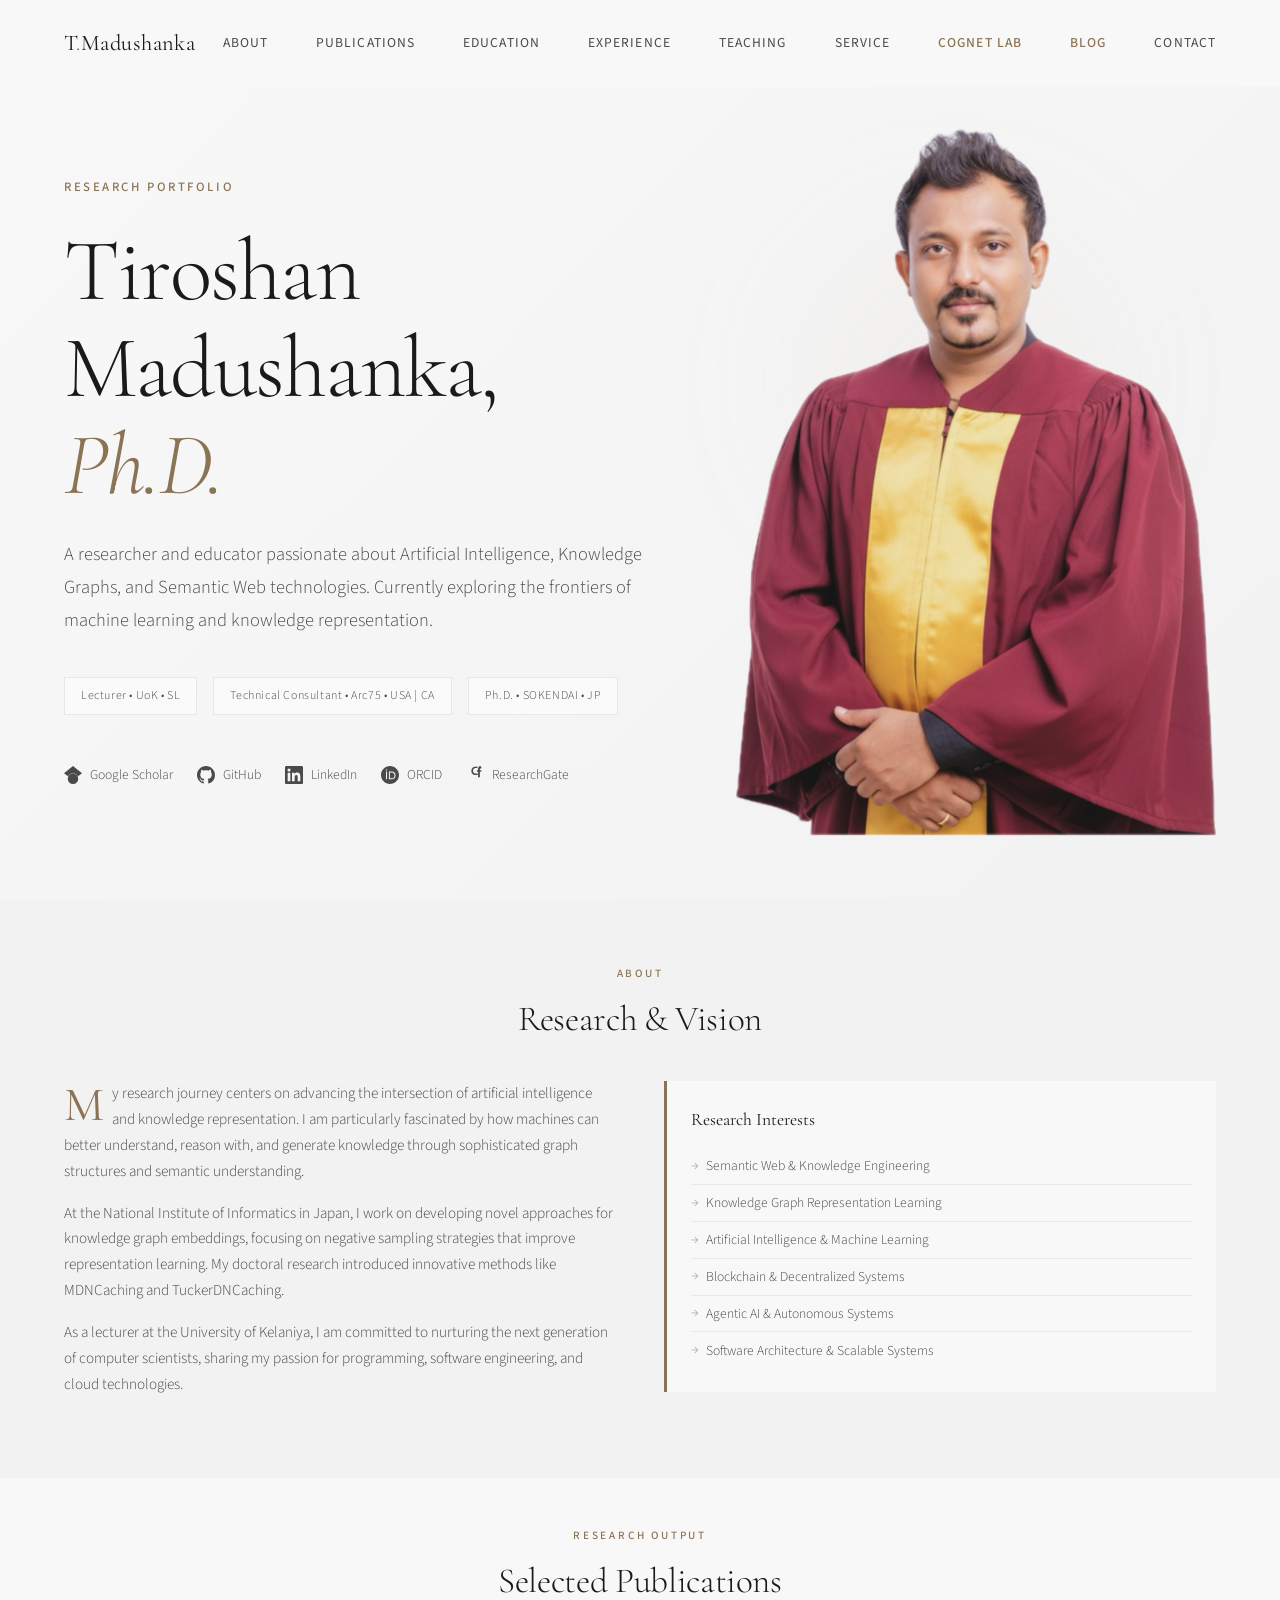
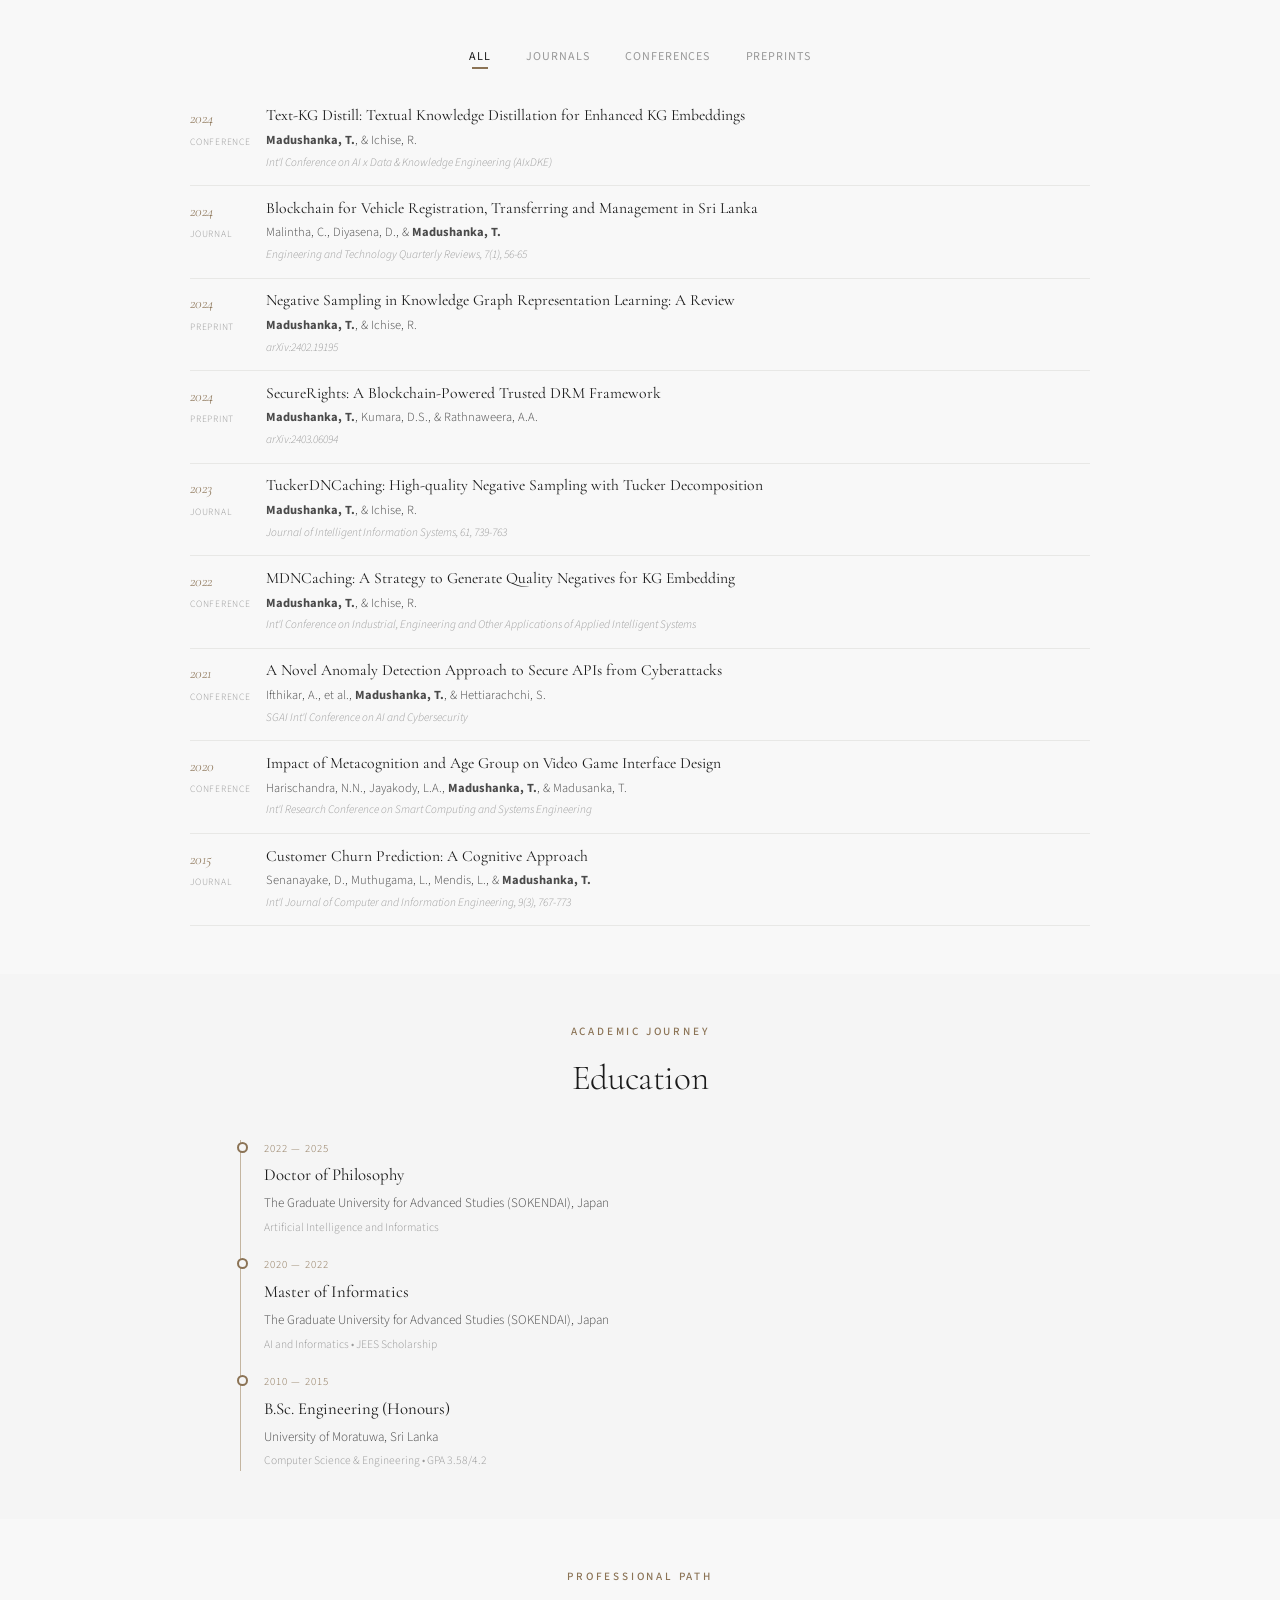
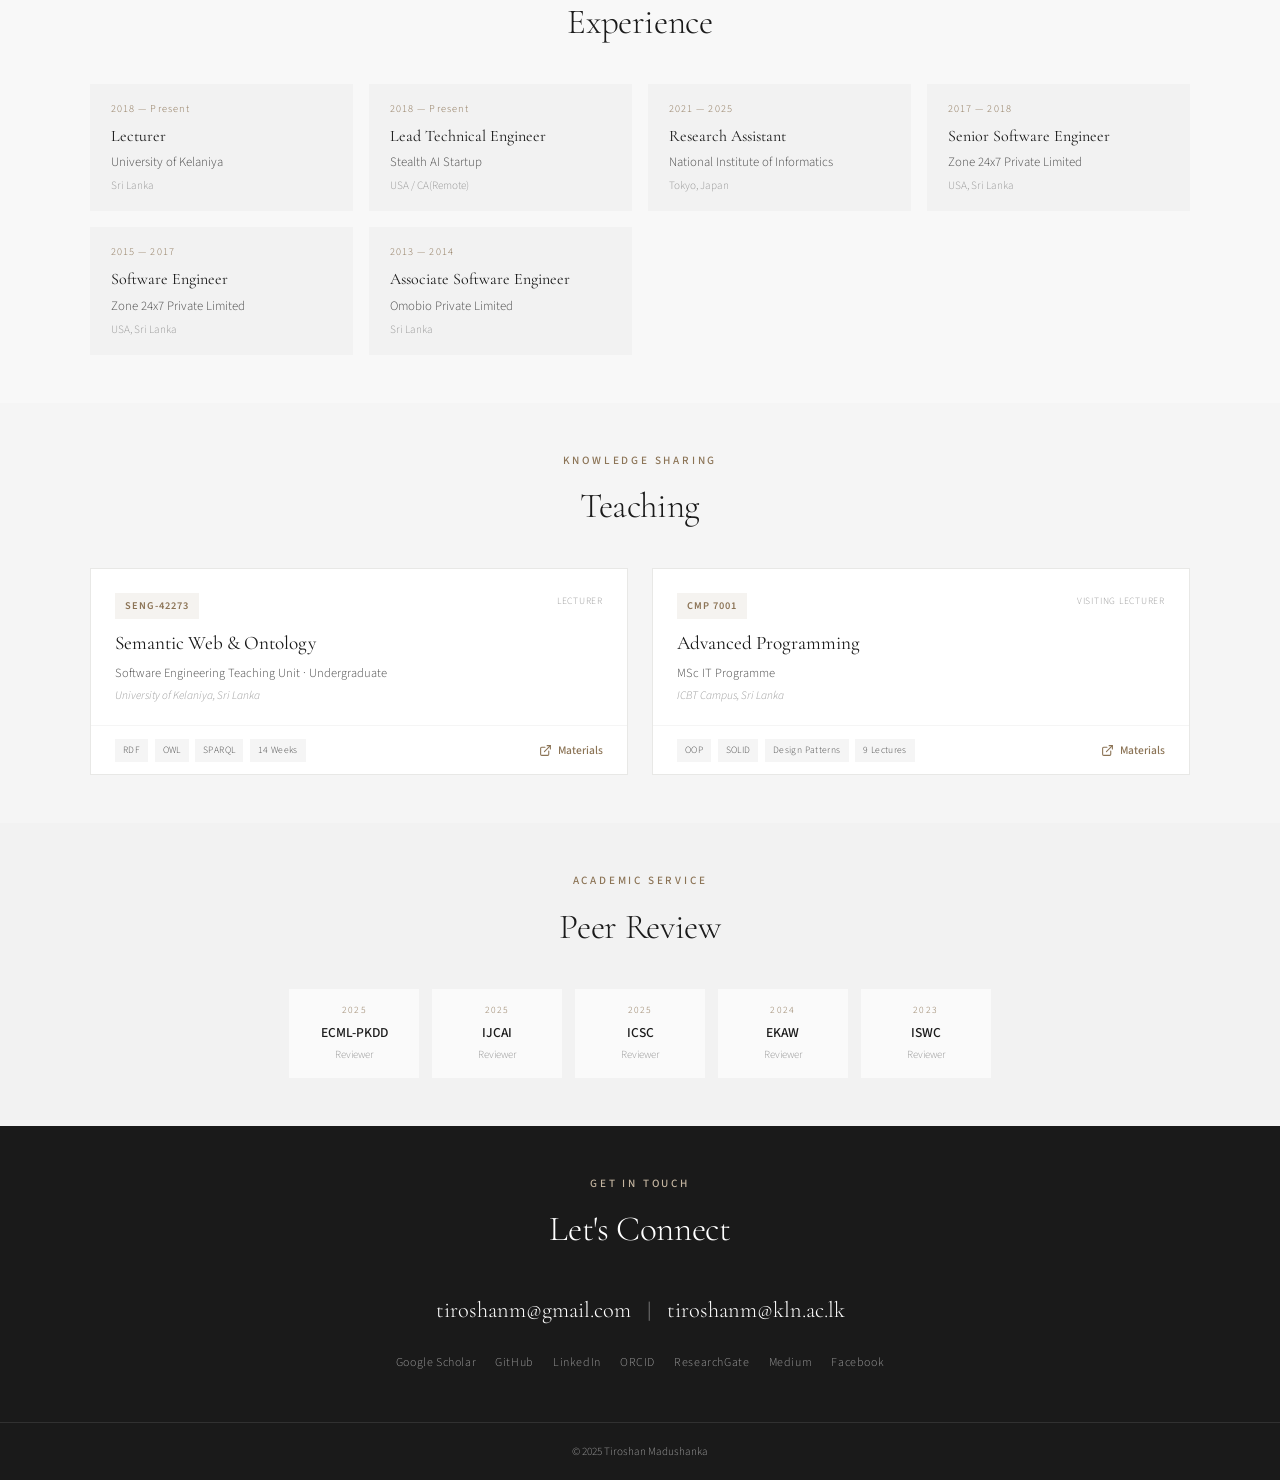
==== index.html @ 41dee681 "Add teaching cards" ====
<!DOCTYPE html>
<html lang="en">
<head>
    <meta charset="UTF-8">
    <meta name="viewport" content="width=device-width, initial-scale=1.0">
    <title>Dr. Tiroshan Madushanka | Research Portfolio</title>
    <link rel="preconnect" href="https://fonts.googleapis.com">
    <link rel="preconnect" href="https://fonts.gstatic.com" crossorigin>
    <link href="https://fonts.googleapis.com/css2?family=Cormorant+Garamond:ital,wght@0,300;0,400;0,500;0,600;1,400&family=Source+Sans+3:wght@300;400;500;600&display=swap" rel="stylesheet">
    <style>
        :root {
            --white: #ffffff;
            --off-white: #f8f8f8;
            --cream: #f5f5f5;
            --light-gray: #e8e8e6;
            --medium-gray: #999999;
            --dark-gray: #4a4a4a;
            --charcoal: #2a2a2a;
            --black: #1a1a1a;
            --accent: #8b7355;
            --accent-light: #c4b5a0;
            --font-serif: 'Cormorant Garamond', Georgia, serif;
            --font-sans: 'Source Sans 3', -apple-system, sans-serif;
        }

        * {
            margin: 0;
            padding: 0;
            box-sizing: border-box;
        }

        html {
            scroll-behavior: smooth;
        }

        body {
            font-family: var(--font-sans);
            background: #f8f8f8;
            color: var(--charcoal);
            line-height: 1.7;
            font-weight: 300;
            overflow-x: hidden;
        }

        ::selection {
            background: var(--accent-light);
            color: var(--black);
        }

        /* Navigation */
        nav {
            position: fixed;
            top: 0;
            left: 0;
            right: 0;
            z-index: 1000;
            padding: 1.5rem 4rem;
            display: flex;
            justify-content: space-between;
            align-items: center;
            background: rgba(248, 248, 248, 0.95);
            backdrop-filter: blur(20px);
            border-bottom: 1px solid transparent;
            transition: all 0.4s ease;
        }

        nav.scrolled {
            border-bottom: 1px solid var(--light-gray);
            padding: 1rem 4rem;
        }

        .logo {
            font-family: var(--font-serif);
            font-size: 1.4rem;
            font-weight: 400;
            letter-spacing: 0.02em;
            color: var(--black);
        }

        .logo span {
            color: var(--accent);
        }

        .nav-links {
            display: flex;
            gap: 3rem;
            list-style: none;
        }

        .nav-links a {
            text-decoration: none;
            color: var(--dark-gray);
            font-size: 0.85rem;
            font-weight: 400;
            letter-spacing: 0.08em;
            text-transform: uppercase;
            position: relative;
            transition: color 0.3s ease;
        }

        .nav-links a::after {
            content: '';
            position: absolute;
            bottom: -4px;
            left: 0;
            width: 0;
            height: 1px;
            background: var(--accent);
            transition: width 0.3s ease;
        }

        .nav-links a:hover {
            color: var(--black);
        }

        .nav-links a:hover::after {
            width: 100%;
        }

        .nav-links .lab-link {
            color: var(--accent);
            font-weight: 500;
        }

        .nav-links .lab-link:hover {
            color: var(--black);
        }

        /* Hero Section */
        .hero {
            min-height: 100vh;
            display: flex;
            align-items: center;
            padding: 8rem 4rem 4rem;
            position: relative;
            background: linear-gradient(135deg, #f8f8f8 0%, #f5f5f5 50%, #f2f2f2 100%);
        }

        .hero::before {
            content: '';
            position: absolute;
            top: 20%;
            right: 10%;
            width: 400px;
            height: 400px;
            background: radial-gradient(circle, var(--accent-light) 0%, transparent 70%);
            opacity: 0.15;
            filter: blur(80px);
        }

        .hero-wrapper {
            display: grid;
            grid-template-columns: 1fr 480px;
            gap: 4rem;
            align-items: center;
            max-width: 1400px;
            margin: 0 auto;
            width: 100%;
        }

        .hero-content {
            max-width: 800px;
            animation: fadeUp 1s ease-out;
        }

        .hero-image {
            animation: fadeUp 1s ease-out 0.2s both;
        }

        .profile-photo-container {
            position: relative;
            width: 100%;
            max-width: 480px;
        }

        .profile-photo {
            width: 100%;
            height: auto;
            display: block;
            transition: transform 0.5s ease;
        }

        .profile-photo:hover {
            transform: scale(1.02);
        }

        @keyframes fadeUp {
            from {
                opacity: 0;
                transform: translateY(40px);
            }
            to {
                opacity: 1;
                transform: translateY(0);
            }
        }

        .hero-subtitle {
            font-size: 0.8rem;
            letter-spacing: 0.2em;
            text-transform: uppercase;
            color: var(--accent);
            margin-bottom: 1.5rem;
            font-weight: 500;
        }

        .hero h1 {
            font-family: var(--font-serif);
            font-size: clamp(3rem, 7vw, 5.5rem);
            font-weight: 300;
            line-height: 1.1;
            color: var(--black);
            margin-bottom: 1.5rem;
            letter-spacing: -0.02em;
        }

        .hero h1 em {
            font-style: italic;
            color: var(--accent);
        }

        .hero-description {
            font-size: 1.15rem;
            color: var(--dark-gray);
            max-width: 600px;
            margin-bottom: 2.5rem;
            line-height: 1.8;
        }

        .credentials {
            display: flex;
            flex-wrap: wrap;
            gap: 1rem;
            margin-bottom: 3rem;
        }

        .credential-tag {
            padding: 0.5rem 1rem;
            background: #fafafa;
            border: 1px solid var(--light-gray);
            font-size: 0.75rem;
            letter-spacing: 0.05em;
            color: var(--dark-gray);
            transition: all 0.3s ease;
        }

        .credential-tag:hover {
            border-color: var(--accent);
            color: var(--accent);
        }

        .social-links {
            display: flex;
            gap: 1.5rem;
            flex-wrap: wrap;
        }

        .social-link {
            display: flex;
            align-items: center;
            gap: 0.5rem;
            text-decoration: none;
            color: var(--dark-gray);
            font-size: 0.85rem;
            transition: color 0.3s ease;
        }

        .social-link:hover {
            color: var(--accent);
        }

        .social-link svg {
            width: 18px;
            height: 18px;
        }

        /* Section Styles */
        section {
            padding: 4rem 4rem;
        }

        .section-header {
            text-align: center;
            margin-bottom: 2rem;
        }

        .section-label {
            font-size: 0.7rem;
            letter-spacing: 0.25em;
            text-transform: uppercase;
            color: var(--accent);
            margin-bottom: 0.4rem;
            font-weight: 500;
        }

        .section-title {
            font-family: var(--font-serif);
            font-size: clamp(1.6rem, 3vw, 2.2rem);
            font-weight: 300;
            color: var(--black);
            letter-spacing: -0.01em;
        }

        /* About Section */
        .about {
            background: #f2f2f2;
        }

        .about-grid {
            display: grid;
            grid-template-columns: 1fr 1fr;
            gap: 3rem;
            max-width: 1200px;
            margin: 0 auto;
            align-items: start;
        }

        .about-text p {
            margin-bottom: 1rem;
            font-size: 0.95rem;
            color: var(--dark-gray);
        }

        .about-text p:first-of-type::first-letter {
            font-family: var(--font-serif);
            font-size: 3rem;
            float: left;
            line-height: 1;
            padding-right: 0.5rem;
            color: var(--accent);
            font-weight: 400;
        }

        .research-interests {
            background: #f8f8f8;
            padding: 1.5rem;
            border-left: 3px solid var(--accent);
        }

        .research-interests h3 {
            font-family: var(--font-serif);
            font-size: 1.1rem;
            margin-bottom: 0.8rem;
            color: var(--black);
            font-weight: 400;
        }

        .interest-list {
            list-style: none;
        }

        .interest-list li {
            padding: 0.4rem 0;
            border-bottom: 1px solid var(--light-gray);
            font-size: 0.85rem;
            color: var(--dark-gray);
            display: flex;
            align-items: center;
            gap: 0.5rem;
        }

        .interest-list li:last-child {
            border-bottom: none;
        }

        .interest-list li::before {
            content: '→';
            color: var(--accent);
            font-size: 0.75rem;
        }

        /* Publications Section - COMPACT */
        .publications {
            background: #f8f8f8;
            padding: 3rem 4rem;
        }

        .pub-categories {
            display: flex;
            justify-content: center;
            gap: 1rem;
            margin-bottom: 1.5rem;
            flex-wrap: wrap;
        }

        .pub-category-btn {
            background: none;
            border: none;
            font-family: var(--font-sans);
            font-size: 0.75rem;
            letter-spacing: 0.08em;
            text-transform: uppercase;
            color: var(--medium-gray);
            cursor: pointer;
            padding: 0.3rem 0.6rem;
            position: relative;
            transition: color 0.3s ease;
        }

        .pub-category-btn.active,
        .pub-category-btn:hover {
            color: var(--black);
        }

        .pub-category-btn.active::after {
            content: '';
            position: absolute;
            bottom: 0;
            left: 50%;
            transform: translateX(-50%);
            width: 16px;
            height: 2px;
            background: var(--accent);
        }

        .publications-list {
            max-width: 900px;
            margin: 0 auto;
        }

        .pub-item {
            padding: 0.8rem 0;
            border-bottom: 1px solid var(--light-gray);
            display: grid;
            grid-template-columns: 60px 1fr;
            gap: 1rem;
            transition: all 0.3s ease;
        }

        .pub-item:hover {
            padding-left: 0.6rem;
            background: #f2f2f2;
            margin: 0 -0.6rem;
            padding-right: 0.6rem;
        }

        .pub-year {
            font-family: var(--font-serif);
            font-size: 0.95rem;
            color: var(--accent);
            font-style: italic;
        }

        .pub-type {
            font-size: 0.6rem;
            letter-spacing: 0.08em;
            text-transform: uppercase;
            color: var(--medium-gray);
            margin-top: 0.1rem;
        }

        .pub-content h4 {
            font-family: var(--font-serif);
            font-size: 0.98rem;
            font-weight: 400;
            color: var(--black);
            margin-bottom: 0.2rem;
            line-height: 1.3;
        }

        .pub-content h4 a {
            text-decoration: none;
            color: inherit;
            transition: color 0.3s ease;
        }

        .pub-content h4 a:hover {
            color: var(--accent);
        }

        .pub-authors {
            font-size: 0.78rem;
            color: var(--dark-gray);
            margin-bottom: 0.1rem;
        }

        .pub-venue {
            font-size: 0.72rem;
            color: var(--medium-gray);
            font-style: italic;
        }

        /* Education Section - COMPACT */
        .education {
            background: #f5f5f5;
            padding: 3rem 4rem;
        }

        .education-timeline {
            max-width: 800px;
            margin: 0 auto;
            position: relative;
        }

        .education-timeline::before {
            content: '';
            position: absolute;
            left: 0;
            top: 0;
            bottom: 0;
            width: 1px;
            background: var(--accent-light);
        }

        .edu-item {
            padding-left: 1.5rem;
            padding-bottom: 1.2rem;
            position: relative;
        }

        .edu-item:last-child {
            padding-bottom: 0;
        }

        .edu-item::before {
            content: '';
            position: absolute;
            left: -3px;
            top: 2px;
            width: 7px;
            height: 7px;
            background: #f5f5f5;
            border: 2px solid var(--accent);
            border-radius: 50%;
        }

        .edu-year {
            font-size: 0.68rem;
            letter-spacing: 0.1em;
            color: var(--accent);
            margin-bottom: 0.2rem;
        }

        .edu-degree {
            font-family: var(--font-serif);
            font-size: 1.05rem;
            color: var(--black);
            margin-bottom: 0.15rem;
            font-weight: 400;
        }

        .edu-institution {
            font-size: 0.82rem;
            color: var(--dark-gray);
        }

        .edu-details {
            font-size: 0.72rem;
            color: var(--medium-gray);
            margin-top: 0.2rem;
        }

        /* Experience Section - COMPACT */
        .experience {
            background: #f8f8f8;
            padding: 3rem 4rem;
        }

        .experience-grid {
            display: grid;
            grid-template-columns: repeat(auto-fit, minmax(250px, 1fr));
            gap: 1rem;
            max-width: 1100px;
            margin: 0 auto;
        }

        .exp-card {
            padding: 1rem 1.2rem;
            background: #f2f2f2;
            border-left: 2px solid transparent;
            transition: all 0.4s ease;
        }

        .exp-card:hover {
            border-left-color: var(--accent);
            transform: translateX(3px);
        }

        .exp-period {
            font-size: 0.65rem;
            letter-spacing: 0.1em;
            color: var(--accent);
            margin-bottom: 0.3rem;
        }

        .exp-role {
            font-family: var(--font-serif);
            font-size: 1rem;
            color: var(--black);
            margin-bottom: 0.15rem;
            font-weight: 400;
        }

        .exp-org {
            font-size: 0.8rem;
            color: var(--dark-gray);
        }

        .exp-location {
            font-size: 0.7rem;
            color: var(--medium-gray);
            margin-top: 0.15rem;
        }

        /* ── Teaching Section — Cards ── */
        .teaching {
            background: #f5f5f5;
            padding: 3rem 4rem;
        }

        .teaching-cards {
            display: grid;
            grid-template-columns: repeat(auto-fit, minmax(320px, 1fr));
            gap: 1.5rem;
            max-width: 1100px;
            margin: 0 auto;
        }

        .teaching-card {
            background: var(--white);
            border: 1px solid var(--light-gray);
            position: relative;
            overflow: hidden;
            transition: all 0.4s ease;
        }

        .teaching-card::before {
            content: '';
            position: absolute;
            top: 0;
            left: 0;
            width: 0;
            height: 3px;
            background: var(--accent);
            transition: width 0.4s ease;
        }

        .teaching-card:hover {
            border-color: var(--accent-light);
            box-shadow: 0 6px 24px rgba(0,0,0,0.05);
            transform: translateY(-3px);
        }

        .teaching-card:hover::before {
            width: 100%;
        }

        .teaching-card-top {
            padding: 1.5rem 1.5rem 0;
            display: flex;
            justify-content: space-between;
            align-items: flex-start;
        }

        .teaching-card-code {
            font-size: 0.65rem;
            font-weight: 600;
            letter-spacing: 0.1em;
            color: var(--accent);
            background: #f5f3f0;
            padding: 0.25rem 0.6rem;
        }

        .teaching-card-role {
            font-size: 0.6rem;
            letter-spacing: 0.08em;
            text-transform: uppercase;
            color: var(--medium-gray);
        }

        .teaching-card-body {
            padding: 0.8rem 1.5rem 1.2rem;
        }

        .teaching-card-title {
            font-family: var(--font-serif);
            font-size: 1.2rem;
            font-weight: 400;
            color: var(--black);
            line-height: 1.3;
            margin-bottom: 0.4rem;
        }

        .teaching-card-programme {
            font-size: 0.78rem;
            color: var(--dark-gray);
            margin-bottom: 0.15rem;
        }

        .teaching-card-institution {
            font-size: 0.72rem;
            color: var(--medium-gray);
            font-style: italic;
        }

        .teaching-card-footer {
            padding: 0.8rem 1.5rem;
            border-top: 1px solid #f5f5f5;
            display: flex;
            justify-content: space-between;
            align-items: center;
        }

        .teaching-card-tags {
            display: flex;
            gap: 0.4rem;
            flex-wrap: wrap;
        }

        .teaching-tag {
            font-size: 0.6rem;
            letter-spacing: 0.04em;
            color: var(--dark-gray);
            background: #f5f5f5;
            padding: 0.2rem 0.5rem;
        }

        .teaching-card-link {
            display: flex;
            align-items: center;
            gap: 0.35rem;
            font-size: 0.72rem;
            font-weight: 500;
            color: var(--accent);
            text-decoration: none;
            transition: color 0.3s ease;
            white-space: nowrap;
        }

        .teaching-card-link:hover {
            color: var(--black);
        }

        .teaching-card-link svg {
            width: 13px;
            height: 13px;
        }

        @media (max-width: 768px) {
            .teaching-cards {
                grid-template-columns: 1fr;
            }
        }

        /* Service Section - COMPACT */
        .service {
            background: #f2f2f2;
            padding: 3rem 4rem;
        }

        .service-grid {
            display: flex;
            flex-wrap: wrap;
            justify-content: center;
            gap: 0.8rem;
            max-width: 800px;
            margin: 0 auto;
        }

        .service-item {
            padding: 0.8rem 1.2rem;
            background: #fafafa;
            text-align: center;
            transition: all 0.3s ease;
            min-width: 130px;
        }

        .service-item:hover {
            transform: translateY(-2px);
            box-shadow: 0 4px 15px rgba(0,0,0,0.04);
        }

        .service-year {
            font-size: 0.6rem;
            letter-spacing: 0.12em;
            color: var(--accent);
            margin-bottom: 0.2rem;
        }

        .service-conf {
            font-size: 0.85rem;
            color: var(--black);
            font-weight: 500;
        }

        .service-role {
            font-size: 0.68rem;
            color: var(--medium-gray);
            margin-top: 0.15rem;
        }

        /* Contact Section */
        .contact {
            background: var(--black);
            color: var(--white);
            text-align: center;
            padding: 3rem 4rem;
        }

        .contact .section-label {
            color: var(--accent-light);
        }

        .contact .section-title {
            color: var(--white);
        }

        .contact-emails {
            display: flex;
            justify-content: center;
            align-items: center;
            gap: 1rem;
            flex-wrap: wrap;
            margin: 1.2rem 0;
        }

        .contact-email {
            font-family: var(--font-serif);
            font-size: clamp(1rem, 2vw, 1.4rem);
            color: var(--white);
            text-decoration: none;
            position: relative;
            transition: color 0.3s ease;
        }

        .contact-email:hover {
            color: var(--accent-light);
        }

        .email-divider {
            color: var(--medium-gray);
            font-size: 1.2rem;
        }

        .contact-links {
            display: flex;
            justify-content: center;
            gap: 1.2rem;
            margin-top: 1.5rem;
            flex-wrap: wrap;
        }

        .contact-links a {
            color: var(--medium-gray);
            text-decoration: none;
            font-size: 0.75rem;
            letter-spacing: 0.05em;
            transition: color 0.3s ease;
        }

        .contact-links a:hover {
            color: var(--white);
        }

        /* Footer */
        footer {
            background: var(--black);
            padding: 1.2rem 4rem;
            border-top: 1px solid rgba(255,255,255,0.1);
            text-align: center;
        }

        footer p {
            font-size: 0.7rem;
            color: var(--medium-gray);
        }

        /* Mobile Menu */
        .mobile-menu-btn {
            display: none;
            background: none;
            border: none;
            cursor: pointer;
            padding: 0.5rem;
        }

        .mobile-menu-btn span {
            display: block;
            width: 24px;
            height: 2px;
            background: var(--black);
            margin: 5px 0;
            transition: all 0.3s ease;
        }

        /* Responsive */
        @media (max-width: 1024px) {
            section {
                padding: 3rem 3rem;
            }

            .about-grid {
                grid-template-columns: 1fr;
                gap: 2rem;
            }

            .hero-wrapper {
                grid-template-columns: 1fr;
                gap: 3rem;
            }

            .hero-image {
                order: -1;
                justify-self: center;
            }

            .profile-photo-container {
                max-width: 380px;
            }
        }

        @media (max-width: 768px) {
            nav {
                padding: 1rem 2rem;
            }

            .nav-links {
                display: none;
            }

            .mobile-menu-btn {
                display: block;
            }

            .hero {
                padding: 7rem 2rem 3rem;
            }

            section {
                padding: 2.5rem 1.5rem;
            }

            .pub-item {
                grid-template-columns: 1fr;
                gap: 0.2rem;
            }

            .pub-year {
                display: flex;
                align-items: center;
                gap: 0.6rem;
            }

            .pub-type {
                margin-top: 0;
            }

            .credentials {
                flex-direction: column;
                align-items: flex-start;
            }

            .social-links {
                flex-direction: column;
                gap: 1rem;
            }

            .experience-grid {
                grid-template-columns: 1fr;
            }
        }

        /* Animations */
        .fade-in {
            opacity: 0;
            transform: translateY(15px);
            transition: opacity 0.5s ease, transform 0.5s ease;
        }

        .fade-in.visible {
            opacity: 1;
            transform: translateY(0);
        }

        /* Scroll Progress */
        .scroll-progress {
            position: fixed;
            top: 0;
            left: 0;
            height: 2px;
            background: var(--accent);
            z-index: 1001;
            transition: width 0.1s ease;
        }
    </style>
</head>
<body>
    <div class="scroll-progress" id="scrollProgress"></div>

    <nav id="navbar">
        <div class="logo">T<span>.</span>Madushanka</div>
        <ul class="nav-links">
            <li><a href="#about">About</a></li>
            <li><a href="#publications">Publications</a></li>
            <li><a href="#education">Education</a></li>
            <li><a href="#experience">Experience</a></li>
            <li><a href="#teaching">Teaching</a></li>
            <li><a href="#service">Service</a></li>
            <li><a href="cognet-lab.html" class="lab-link">CogNet Lab</a></li>
            <li><a href="blog.html" class="lab-link">Blog</a></li>
            <li><a href="#contact">Contact</a></li>
        </ul>
        <button class="mobile-menu-btn" aria-label="Menu">
            <span></span>
            <span></span>
            <span></span>
        </button>
    </nav>

    <section class="hero">
        <div class="hero-wrapper">
            <div class="hero-content">
                <p class="hero-subtitle">Research Portfolio</p>
                <h1>Tiroshan<br>Madushanka, <em>Ph.D.</em></h1>
                <p class="hero-description">
                    A researcher and educator passionate about Artificial Intelligence, Knowledge Graphs, and Semantic Web technologies. 
                    Currently exploring the frontiers of machine learning and knowledge representation.
                </p>
                <div class="credentials">
                    <span class="credential-tag">Lecturer • UoK • SL</span>
                    <span class="credential-tag">Technical Consultant • Arc75 • USA | CA</span>
                    <span class="credential-tag">Ph.D. • SOKENDAI • JP</span>
                </div>
                <div class="social-links">
                    <a href="https://scholar.google.com/citations?user=-f65TiAAAAAJ&hl=en" class="social-link" target="_blank">
                        <svg viewBox="0 0 24 24" fill="currentColor"><path d="M5.242 13.769L0 9.5 12 0l12 9.5-5.242 4.269C17.548 11.249 14.978 9.5 12 9.5c-2.977 0-5.548 1.748-6.758 4.269zM12 10a7 7 0 1 0 0 14 7 7 0 0 0 0-14z"/></svg>
                        Google Scholar
                    </a>
                    <a href="https://github.com/tiroshanm" class="social-link" target="_blank">
                        <svg viewBox="0 0 24 24" fill="currentColor"><path d="M12 0C5.37 0 0 5.37 0 12c0 5.31 3.435 9.795 8.205 11.385.6.105.825-.255.825-.57 0-.285-.015-1.23-.015-2.235-3.015.555-3.795-.735-4.035-1.41-.135-.345-.72-1.41-1.23-1.695-.42-.225-1.02-.78-.015-.795.945-.015 1.62.87 1.845 1.23 1.08 1.815 2.805 1.305 3.495.99.105-.78.42-1.305.765-1.605-2.67-.3-5.46-1.335-5.46-5.925 0-1.305.465-2.385 1.23-3.225-.12-.3-.54-1.53.12-3.18 0 0 1.005-.315 3.3 1.23.96-.27 1.98-.405 3-.405s2.04.135 3 .405c2.295-1.56 3.3-1.23 3.3-1.23.66 1.65.24 2.88.12 3.18.765.84 1.23 1.905 1.23 3.225 0 4.605-2.805 5.625-5.475 5.925.435.375.81 1.095.81 2.22 0 1.605-.015 2.895-.015 3.3 0 .315.225.69.825.57A12.02 12.02 0 0 0 24 12c0-6.63-5.37-12-12-12z"/></svg>
                        GitHub
                    </a>
                    <a href="https://www.linkedin.com/in/tiroshanm/" class="social-link" target="_blank">
                        <svg viewBox="0 0 24 24" fill="currentColor"><path d="M20.447 20.452h-3.554v-5.569c0-1.328-.027-3.037-1.852-3.037-1.853 0-2.136 1.445-2.136 2.939v5.667H9.351V9h3.414v1.561h.046c.477-.9 1.637-1.85 3.37-1.85 3.601 0 4.267 2.37 4.267 5.455v6.286zM5.337 7.433a2.062 2.062 0 0 1-2.063-2.065 2.064 2.064 0 1 1 2.063 2.065zm1.782 13.019H3.555V9h3.564v11.452zM22.225 0H1.771C.792 0 0 .774 0 1.729v20.542C0 23.227.792 24 1.771 24h20.451C23.2 24 24 23.227 24 22.271V1.729C24 .774 23.2 0 22.222 0h.003z"/></svg>
                        LinkedIn
                    </a>
                    <a href="https://orcid.org/0000-0001-6627-1477" class="social-link" target="_blank">
                        <svg viewBox="0 0 24 24" fill="currentColor"><path d="M12 0C5.372 0 0 5.372 0 12s5.372 12 12 12 12-5.372 12-12S18.628 0 12 0zM7.369 4.378a.815.815 0 1 1 0 1.63.815.815 0 0 1 0-1.63zm-.67 3.071h1.34v10.18h-1.34V7.449zm3.845 0h3.634c3.58 0 5.182 2.39 5.182 5.088 0 2.857-1.754 5.092-5.143 5.092h-3.673V7.449zm1.34 1.165v7.86h2.183c2.73 0 3.904-1.62 3.904-3.93 0-2.12-1.148-3.93-3.904-3.93h-2.183z"/></svg>
                        ORCID
                    </a>
                    <a href="https://www.researchgate.net/profile/Tiroshan-Madushanka" class="social-link" target="_blank">
                        <svg viewBox="0 0 24 24" fill="currentColor"><path d="M19.586 0c-.818 0-1.508.19-2.073.565-.563.377-.97.936-1.213 1.68a3.193 3.193 0 0 0-.112.437 8.365 8.365 0 0 0-.078.53 9 9 0 0 0-.046.62c-.01.23-.015.471-.015.724v1.094H14.586v1.873H16.05v7.477h2.454V7.523h1.758l.323-1.873h-2.081V4.817c0-.261.014-.483.043-.665.03-.18.077-.327.144-.44.066-.114.157-.201.27-.26.114-.06.261-.09.44-.09.127 0 .262.02.405.058.142.04.252.077.329.112l.5-1.746a4.016 4.016 0 0 0-.66-.186A3.853 3.853 0 0 0 19.586 0zm-7.037.95c-.808 0-1.54.14-2.197.418a5.118 5.118 0 0 0-1.701 1.164 5.19 5.19 0 0 0-1.094 1.761A5.848 5.848 0 0 0 7.17 6.29c0 .839.114 1.608.34 2.308.228.7.571 1.3 1.03 1.801.46.502 1.03.896 1.713 1.183.683.287 1.477.43 2.383.43.614 0 1.163-.046 1.647-.137a8.51 8.51 0 0 0 1.215-.332v-1.888a6.85 6.85 0 0 1-1.133.332c-.405.087-.85.13-1.334.13-.579 0-1.087-.09-1.526-.268a3.1 3.1 0 0 1-1.13-.77 3.317 3.317 0 0 1-.696-1.195 4.626 4.626 0 0 1-.241-1.535c0-.543.082-1.043.247-1.5.165-.458.406-.857.723-1.195a3.37 3.37 0 0 1 1.123-.793c.44-.19.938-.285 1.496-.285.405 0 .79.04 1.153.12.363.082.695.186.995.313v-1.94a7.264 7.264 0 0 0-1.17-.325A7.406 7.406 0 0 0 12.549.95z"/></svg>
                        ResearchGate
                    </a>
                </div>
            </div>
            <div class="hero-image">
                <div class="profile-photo-container">
                    <img src="profile-photo.png" alt="Dr. Tiroshan Madushanka" class="profile-photo">
                </div>
            </div>
        </div>
    </section>

    <section class="about" id="about">
        <div class="section-header fade-in">
            <p class="section-label">About</p>
            <h2 class="section-title">Research & Vision</h2>
        </div>
        <div class="about-grid">
            <div class="about-text fade-in">
                <p>My research journey centers on advancing the intersection of artificial intelligence and knowledge representation. I am particularly fascinated by how machines can better understand, reason with, and generate knowledge through sophisticated graph structures and semantic understanding.</p>
                <p>At the National Institute of Informatics in Japan, I work on developing novel approaches for knowledge graph embeddings, focusing on negative sampling strategies that improve representation learning. My doctoral research introduced innovative methods like MDNCaching and TuckerDNCaching.</p>
                <p>As a lecturer at the University of Kelaniya, I am committed to nurturing the next generation of computer scientists, sharing my passion for programming, software engineering, and cloud technologies.</p>
            </div>
            <div class="research-interests fade-in">
                <h3>Research Interests</h3>
                <ul class="interest-list">
                    <li>Semantic Web & Knowledge Engineering</li>
                    <li>Knowledge Graph Representation Learning</li>
                    <li>Artificial Intelligence & Machine Learning</li>
                    <li>Blockchain & Decentralized Systems</li>
                    <li>Agentic AI & Autonomous Systems</li>
                    <li>Software Architecture & Scalable Systems</li>
                </ul>
            </div>
        </div>
    </section>

    <section class="publications" id="publications">
        <div class="section-header fade-in">
            <p class="section-label">Research Output</p>
            <h2 class="section-title">Selected Publications</h2>
        </div>
        <div class="pub-categories fade-in">
            <button class="pub-category-btn active" data-filter="all">All</button>
            <button class="pub-category-btn" data-filter="journal">Journals</button>
            <button class="pub-category-btn" data-filter="conference">Conferences</button>
            <button class="pub-category-btn" data-filter="preprint">Preprints</button>
        </div>
        <div class="publications-list">
            <div class="pub-item fade-in" data-type="conference">
                <div>
                    <div class="pub-year">2024</div>
                    <div class="pub-type">Conference</div>
                </div>
                <div class="pub-content">
                    <h4><a href="#">Text-KG Distill: Textual Knowledge Distillation for Enhanced KG Embeddings</a></h4>
                    <p class="pub-authors"><strong>Madushanka, T.</strong>, & Ichise, R.</p>
                    <p class="pub-venue">Int'l Conference on AI x Data & Knowledge Engineering (AIxDKE)</p>
                </div>
            </div>
            <div class="pub-item fade-in" data-type="journal">
                <div>
                    <div class="pub-year">2024</div>
                    <div class="pub-type">Journal</div>
                </div>
                <div class="pub-content">
                    <h4><a href="https://dx.doi.org/10.2139/ssrn.4877272" target="_blank">Blockchain for Vehicle Registration, Transferring and Management in Sri Lanka</a></h4>
                    <p class="pub-authors">Malintha, C., Diyasena, D., & <strong>Madushanka, T.</strong></p>
                    <p class="pub-venue">Engineering and Technology Quarterly Reviews, 7(1), 56-65</p>
                </div>
            </div>
            <div class="pub-item fade-in" data-type="preprint">
                <div>
                    <div class="pub-year">2024</div>
                    <div class="pub-type">Preprint</div>
                </div>
                <div class="pub-content">
                    <h4><a href="https://arxiv.org/abs/2402.19195" target="_blank">Negative Sampling in Knowledge Graph Representation Learning: A Review</a></h4>
                    <p class="pub-authors"><strong>Madushanka, T.</strong>, & Ichise, R.</p>
                    <p class="pub-venue">arXiv:2402.19195</p>
                </div>
            </div>
            <div class="pub-item fade-in" data-type="preprint">
                <div>
                    <div class="pub-year">2024</div>
                    <div class="pub-type">Preprint</div>
                </div>
                <div class="pub-content">
                    <h4><a href="https://arxiv.org/abs/2403.06094" target="_blank">SecureRights: A Blockchain-Powered Trusted DRM Framework</a></h4>
                    <p class="pub-authors"><strong>Madushanka, T.</strong>, Kumara, D.S., & Rathnaweera, A.A.</p>
                    <p class="pub-venue">arXiv:2403.06094</p>
                </div>
            </div>
            <div class="pub-item fade-in" data-type="journal">
                <div>
                    <div class="pub-year">2023</div>
                    <div class="pub-type">Journal</div>
                </div>
                <div class="pub-content">
                    <h4><a href="https://doi.org/10.1007/s10844-023-00796-y" target="_blank">TuckerDNCaching: High-quality Negative Sampling with Tucker Decomposition</a></h4>
                    <p class="pub-authors"><strong>Madushanka, T.</strong>, & Ichise, R.</p>
                    <p class="pub-venue">Journal of Intelligent Information Systems, 61, 739-763</p>
                </div>
            </div>
            <div class="pub-item fade-in" data-type="conference">
                <div>
                    <div class="pub-year">2022</div>
                    <div class="pub-type">Conference</div>
                </div>
                <div class="pub-content">
                    <h4><a href="https://doi.org/10.1007/978-3-031-08530-7_74" target="_blank">MDNCaching: A Strategy to Generate Quality Negatives for KG Embedding</a></h4>
                    <p class="pub-authors"><strong>Madushanka, T.</strong>, & Ichise, R.</p>
                    <p class="pub-venue">Int'l Conference on Industrial, Engineering and Other Applications of Applied Intelligent Systems</p>
                </div>
            </div>
            <div class="pub-item fade-in" data-type="conference">
                <div>
                    <div class="pub-year">2021</div>
                    <div class="pub-type">Conference</div>
                </div>
                <div class="pub-content">
                    <h4><a href="https://ceur-ws.org/Vol-3125/paper9.pdf" target="_blank">A Novel Anomaly Detection Approach to Secure APIs from Cyberattacks</a></h4>
                    <p class="pub-authors">Ifthikar, A., et al., <strong>Madushanka, T.</strong>, & Hettiarachchi, S.</p>
                    <p class="pub-venue">SGAI Int'l Conference on AI and Cybersecurity</p>
                </div>
            </div>
            <div class="pub-item fade-in" data-type="conference">
                <div>
                    <div class="pub-year">2020</div>
                    <div class="pub-type">Conference</div>
                </div>
                <div class="pub-content">
                    <h4><a href="https://doi.org/10.1109/SCSE49731.2020.9313016" target="_blank">Impact of Metacognition and Age Group on Video Game Interface Design</a></h4>
                    <p class="pub-authors">Harischandra, N.N., Jayakody, L.A., <strong>Madushanka, T.</strong>, & Madusanka, T.</p>
                    <p class="pub-venue">Int'l Research Conference on Smart Computing and Systems Engineering</p>
                </div>
            </div>
            <div class="pub-item fade-in" data-type="journal">
                <div>
                    <div class="pub-year">2015</div>
                    <div class="pub-type">Journal</div>
                </div>
                <div class="pub-content">
                    <h4><a href="https://zenodo.org/records/1100190" target="_blank">Customer Churn Prediction: A Cognitive Approach</a></h4>
                    <p class="pub-authors">Senanayake, D., Muthugama, L., Mendis, L., & <strong>Madushanka, T.</strong></p>
                    <p class="pub-venue">Int'l Journal of Computer and Information Engineering, 9(3), 767-773</p>
                </div>
            </div>
        </div>
    </section>

    <section class="education" id="education">
        <div class="section-header fade-in">
            <p class="section-label">Academic Journey</p>
            <h2 class="section-title">Education</h2>
        </div>
        <div class="education-timeline">
            <div class="edu-item fade-in">
                <div class="edu-year">2022 — 2025</div>
                <h3 class="edu-degree">Doctor of Philosophy</h3>
                <p class="edu-institution">The Graduate University for Advanced Studies (SOKENDAI), Japan</p>
                <p class="edu-details">Artificial Intelligence and Informatics</p>
            </div>
            <div class="edu-item fade-in">
                <div class="edu-year">2020 — 2022</div>
                <h3 class="edu-degree">Master of Informatics</h3>
                <p class="edu-institution">The Graduate University for Advanced Studies (SOKENDAI), Japan</p>
                <p class="edu-details">AI and Informatics • JEES Scholarship</p>
            </div>
            <div class="edu-item fade-in">
                <div class="edu-year">2010 — 2015</div>
                <h3 class="edu-degree">B.Sc. Engineering (Honours)</h3>
                <p class="edu-institution">University of Moratuwa, Sri Lanka</p>
                <p class="edu-details">Computer Science & Engineering • GPA 3.58/4.2</p>
            </div>
        </div>
    </section>

    <section class="experience" id="experience">
        <div class="section-header fade-in">
            <p class="section-label">Professional Path</p>
            <h2 class="section-title">Experience</h2>
        </div>
        <div class="experience-grid">
            <div class="exp-card fade-in">
                <div class="exp-period">2018 — Present</div>
                <h3 class="exp-role">Lecturer</h3>
                <p class="exp-org">University of Kelaniya</p>
                <p class="exp-location">Sri Lanka</p>
            </div>
            <div class="exp-card fade-in">
                <div class="exp-period">2018 — Present</div>
                <h3 class="exp-role">Lead Technical Engineer</h3>
                <p class="exp-org">Stealth AI Startup</p>
                <p class="exp-location">USA / CA(Remote)</p>
            </div>
            <div class="exp-card fade-in">
                <div class="exp-period">2021 — 2025</div>
                <h3 class="exp-role">Research Assistant</h3>
                <p class="exp-org">National Institute of Informatics</p>
                <p class="exp-location">Tokyo, Japan</p>
            </div>
            <div class="exp-card fade-in">
                <div class="exp-period">2017 — 2018</div>
                <h3 class="exp-role">Senior Software Engineer</h3>
                <p class="exp-org">Zone 24x7 Private Limited</p>
                <p class="exp-location">USA, Sri Lanka</p>
            </div>
            <div class="exp-card fade-in">
                <div class="exp-period">2015 — 2017</div>
                <h3 class="exp-role">Software Engineer</h3>
                <p class="exp-org">Zone 24x7 Private Limited</p>
                <p class="exp-location">USA, Sri Lanka</p>
            </div>
            <div class="exp-card fade-in">
                <div class="exp-period">2013 — 2014</div>
                <h3 class="exp-role">Associate Software Engineer</h3>
                <p class="exp-org">Omobio Private Limited</p>
                <p class="exp-location"> Sri Lanka</p>
            </div>
        </div>
    </section>

    <!-- ── Teaching Section — Cards ── -->
    <section class="teaching" id="teaching">
        <div class="section-header fade-in">
            <p class="section-label">Knowledge Sharing</p>
            <h2 class="section-title">Teaching</h2>
        </div>
        <div class="teaching-cards">

            <!-- Semantic Web & Ontology -->
            <div class="teaching-card fade-in">
                <div class="teaching-card-top">
                    <span class="teaching-card-code">SENG-42273</span>
                    <span class="teaching-card-role">Lecturer</span>
                </div>
                <div class="teaching-card-body">
                    <h3 class="teaching-card-title">Semantic Web & Ontology</h3>
                    <p class="teaching-card-programme">Software Engineering Teaching Unit · Undergraduate</p>
                    <p class="teaching-card-institution">University of Kelaniya, Sri Lanka</p>
                </div>
                <div class="teaching-card-footer">
                    <div class="teaching-card-tags">
                        <span class="teaching-tag">RDF</span>
                        <span class="teaching-tag">OWL</span>
                        <span class="teaching-tag">SPARQL</span>
                        <span class="teaching-tag">14 Weeks</span>
                    </div>
                    <a href="https://tiroshanm.github.io/SENG-42273/" class="teaching-card-link" target="_blank">
                        <svg viewBox="0 0 24 24" fill="none" stroke="currentColor" stroke-width="2" stroke-linecap="round" stroke-linejoin="round"><path d="M18 13v6a2 2 0 0 1-2 2H5a2 2 0 0 1-2-2V8a2 2 0 0 1 2-2h6"/><polyline points="15 3 21 3 21 9"/><line x1="10" y1="14" x2="21" y2="3"/></svg>
                        Materials
                    </a>
                </div>
            </div>

            <!-- Advanced Programming -->
            <div class="teaching-card fade-in">
                <div class="teaching-card-top">
                    <span class="teaching-card-code">CMP 7001</span>
                    <span class="teaching-card-role">Visiting Lecturer</span>
                </div>
                <div class="teaching-card-body">
                    <h3 class="teaching-card-title">Advanced Programming</h3>
                    <p class="teaching-card-programme">MSc IT Programme</p>
                    <p class="teaching-card-institution">ICBT Campus, Sri Lanka</p>
                </div>
                <div class="teaching-card-footer">
                    <div class="teaching-card-tags">
                        <span class="teaching-tag">OOP</span>
                        <span class="teaching-tag">SOLID</span>
                        <span class="teaching-tag">Design Patterns</span>
                        <span class="teaching-tag">9 Lectures</span>
                    </div>
                    <a href="https://tiroshanm.github.io/CMP-7001/" class="teaching-card-link" target="_blank">
                        <svg viewBox="0 0 24 24" fill="none" stroke="currentColor" stroke-width="2" stroke-linecap="round" stroke-linejoin="round"><path d="M18 13v6a2 2 0 0 1-2 2H5a2 2 0 0 1-2-2V8a2 2 0 0 1 2-2h6"/><polyline points="15 3 21 3 21 9"/><line x1="10" y1="14" x2="21" y2="3"/></svg>
                        Materials
                    </a>
                </div>
            </div>

        </div>
    </section>

    <section class="service" id="service">
        <div class="section-header fade-in">
            <p class="section-label">Academic Service</p>
            <h2 class="section-title">Peer Review</h2>
        </div>
        <div class="service-grid">
            <div class="service-item fade-in">
                <div class="service-year">2025</div>
                <p class="service-conf">ECML-PKDD</p>
                <p class="service-role">Reviewer</p>
            </div>
            <div class="service-item fade-in">
                <div class="service-year">2025</div>
                <p class="service-conf">IJCAI</p>
                <p class="service-role">Reviewer</p>
            </div>
            <div class="service-item fade-in">
                <div class="service-year">2025</div>
                <p class="service-conf">ICSC</p>
                <p class="service-role">Reviewer</p>
            </div>
            <div class="service-item fade-in">
                <div class="service-year">2024</div>
                <p class="service-conf">EKAW</p>
                <p class="service-role">Reviewer</p>
            </div>
            <div class="service-item fade-in">
                <div class="service-year">2023</div>
                <p class="service-conf">ISWC</p>
                <p class="service-role">Reviewer</p>
            </div>
        </div>
    </section>

    <section class="contact" id="contact">
        <div class="section-header fade-in">
            <p class="section-label">Get in Touch</p>
            <h2 class="section-title">Let's Connect</h2>
        </div>
        <div class="contact-emails fade-in">
            <a href="mailto:tiroshanm@gmail.com" class="contact-email">tiroshanm@gmail.com</a>
            <span class="email-divider">|</span>
            <a href="mailto:tiroshanm@kln.ac.lk" class="contact-email">tiroshanm@kln.ac.lk</a>
        </div>
        <div class="contact-links fade-in">
            <a href="https://scholar.google.com/citations?user=-f65TiAAAAAJ&hl=en" target="_blank">Google Scholar</a>
            <a href="https://github.com/tiroshanm" target="_blank">GitHub</a>
            <a href="https://www.linkedin.com/in/tiroshanm/" target="_blank">LinkedIn</a>
            <a href="https://orcid.org/0000-0001-6627-1477" target="_blank">ORCID</a>
            <a href="https://www.researchgate.net/profile/Tiroshan-Madushanka" target="_blank">ResearchGate</a>
            <a href="https://medium.com/@tiroshanm" target="_blank">Medium</a>
            <a href="https://www.facebook.com/pub.tiroshanm/" target="_blank">Facebook</a>
        </div>
    </section>

    <footer>
        <p>© 2025 Tiroshan Madushanka</p>
    </footer>

    <script>
        // Scroll Progress Bar
        window.addEventListener('scroll', () => {
            const scrollProgress = document.getElementById('scrollProgress');
            const scrollTop = window.scrollY;
            const docHeight = document.documentElement.scrollHeight - window.innerHeight;
            const scrollPercent = (scrollTop / docHeight) * 100;
            scrollProgress.style.width = scrollPercent + '%';
        });

        // Navbar scroll effect
        const navbar = document.getElementById('navbar');
        window.addEventListener('scroll', () => {
            if (window.scrollY > 50) {
                navbar.classList.add('scrolled');
            } else {
                navbar.classList.remove('scrolled');
            }
        });

        // Fade in animations on scroll
        const fadeElements = document.querySelectorAll('.fade-in');
        const observer = new IntersectionObserver((entries) => {
            entries.forEach(entry => {
                if (entry.isIntersecting) {
                    entry.target.classList.add('visible');
                }
            });
        }, { threshold: 0.1, rootMargin: '0px 0px -30px 0px' });

        fadeElements.forEach(el => observer.observe(el));

        // Publication filter
        const filterBtns = document.querySelectorAll('.pub-category-btn');
        const pubItems = document.querySelectorAll('.pub-item');

        filterBtns.forEach(btn => {
            btn.addEventListener('click', () => {
                filterBtns.forEach(b => b.classList.remove('active'));
                btn.classList.add('active');
                
                const filter = btn.dataset.filter;
                pubItems.forEach(item => {
                    if (filter === 'all' || item.dataset.type === filter) {
                        item.style.display = 'grid';
                        setTimeout(() => item.style.opacity = '1', 10);
                    } else {
                        item.style.opacity = '0';
                        setTimeout(() => item.style.display = 'none', 300);
                    }
                });
            });
        });

        // Smooth scroll for nav links
        document.querySelectorAll('a[href^="#"]').forEach(anchor => {
            anchor.addEventListener('click', function(e) {
                e.preventDefault();
                const target = document.querySelector(this.getAttribute('href'));
                if (target) {
                    target.scrollIntoView({ behavior: 'smooth', block: 'start' });
                }
            });
        });
    </script>
</body>
</html>
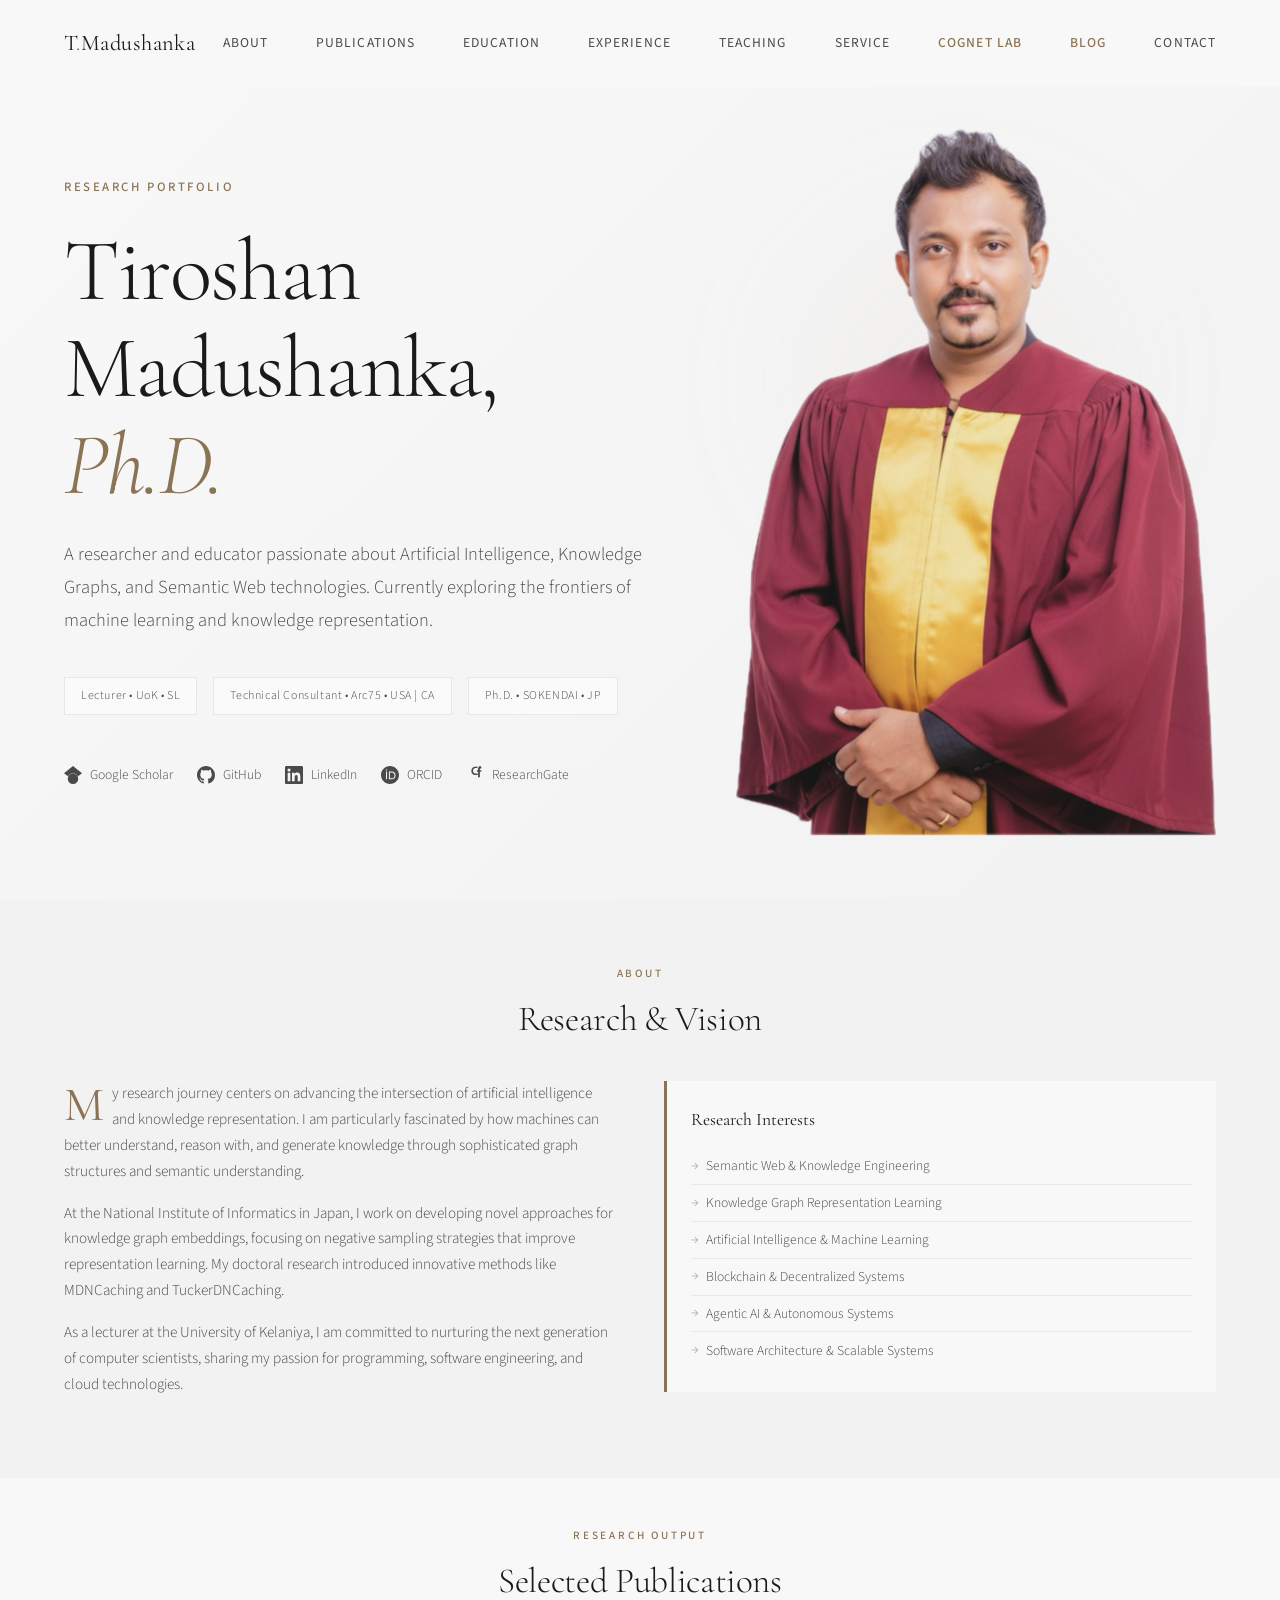
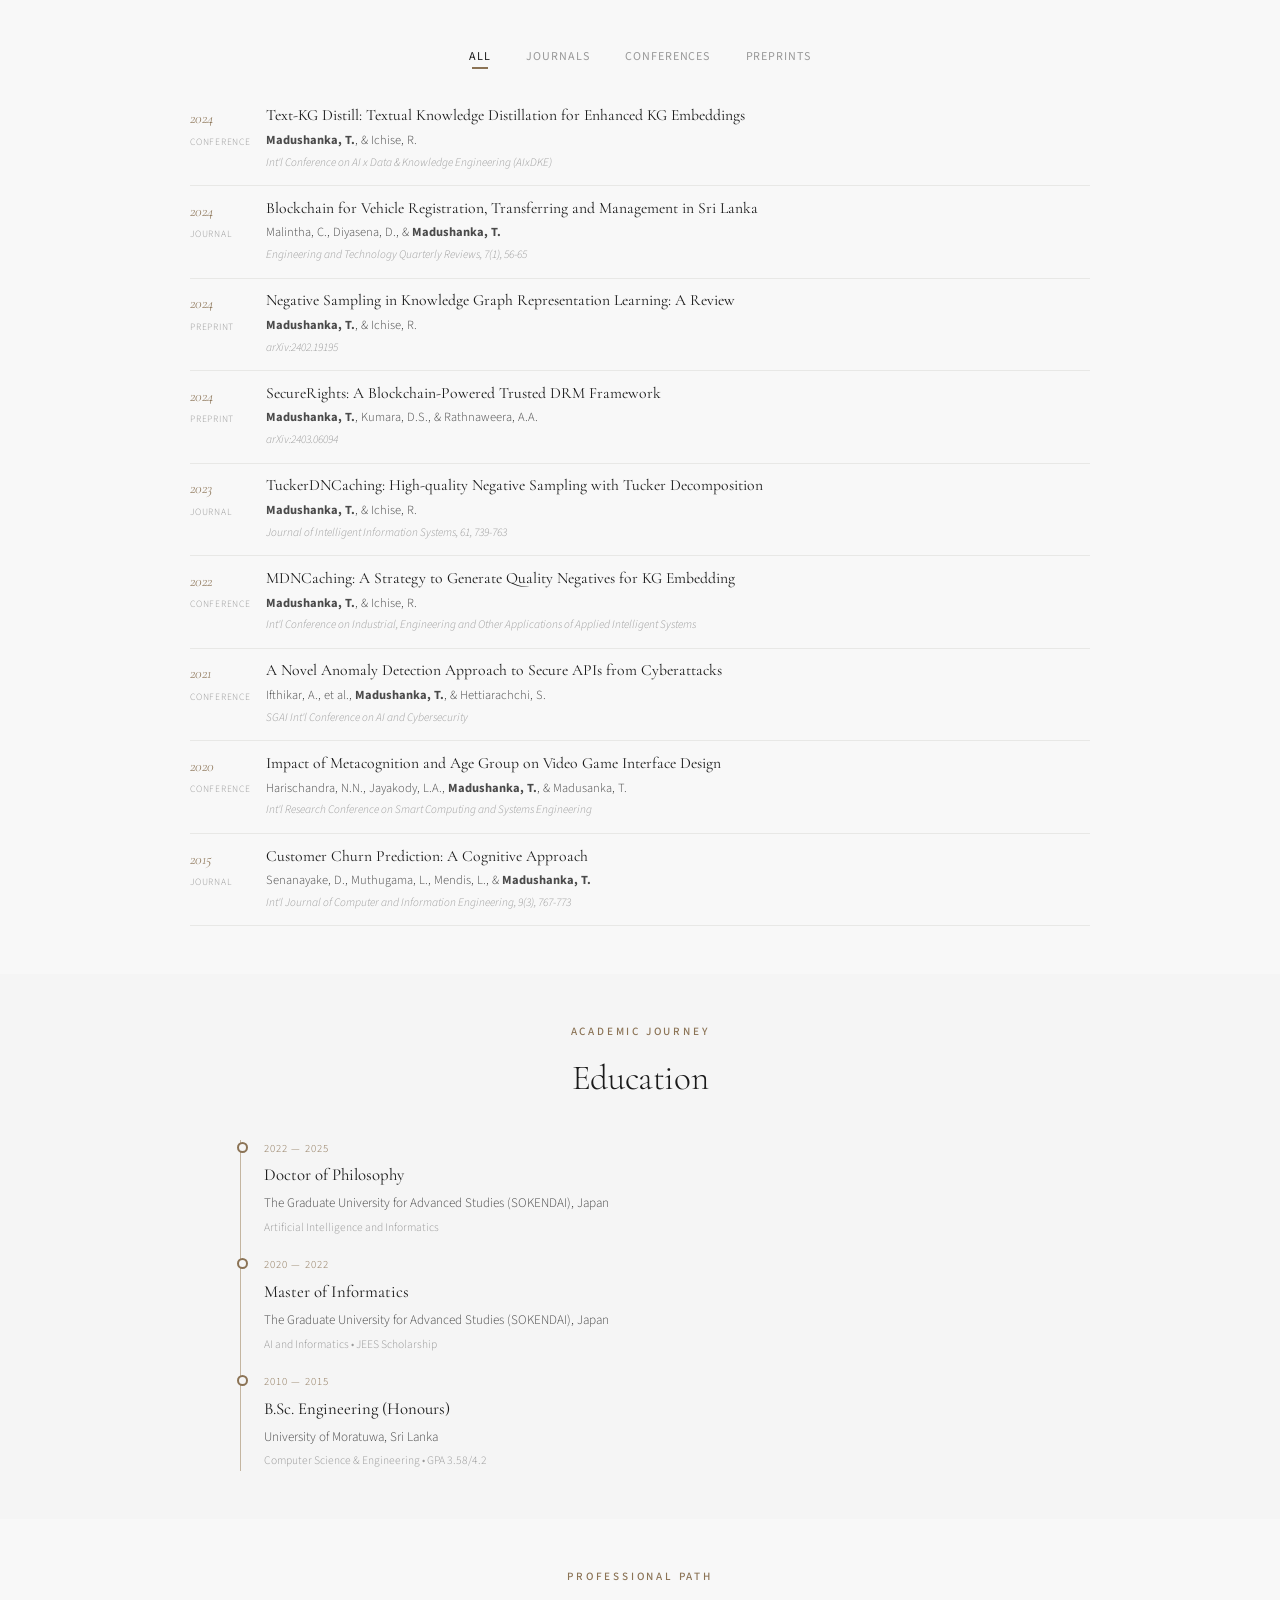
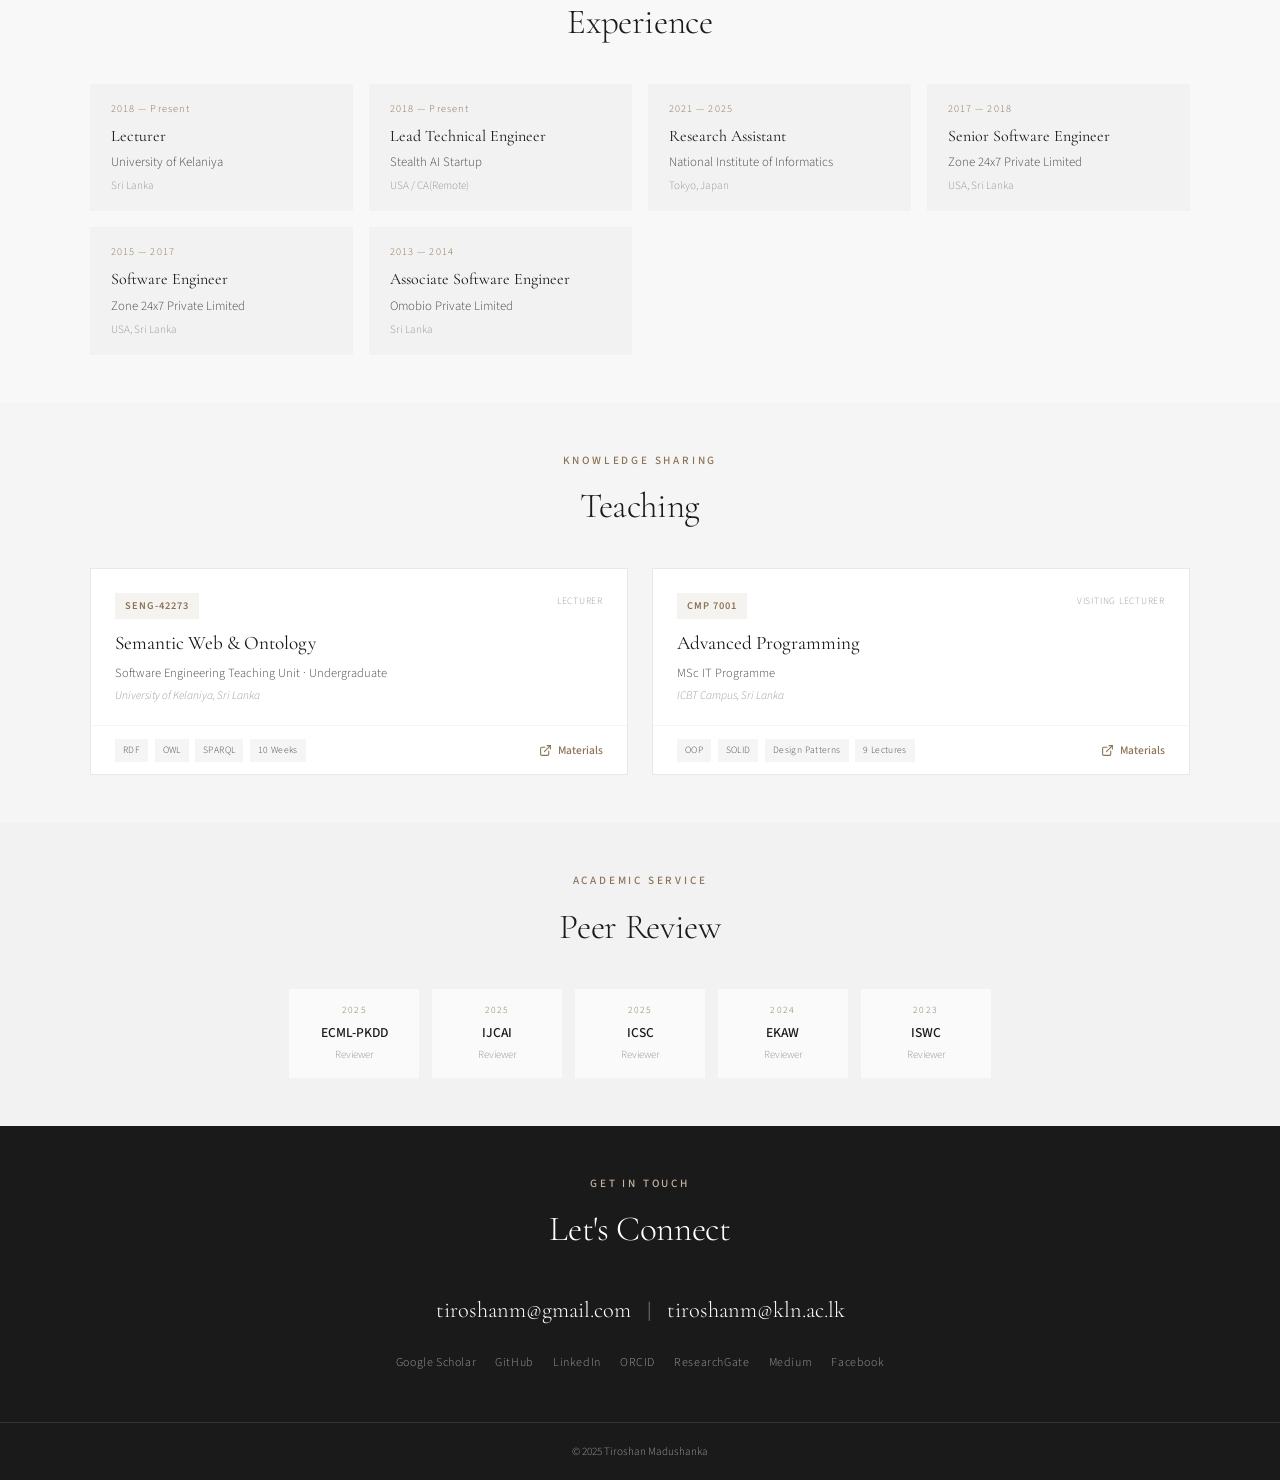
==== commit ef4768ec: "Update lecture count" ====
--- a/index.html
+++ b/index.html
@@ -1287,7 +1287,7 @@
                         <span class="teaching-tag">RDF</span>
                         <span class="teaching-tag">OWL</span>
                         <span class="teaching-tag">SPARQL</span>
-                        <span class="teaching-tag">14 Weeks</span>
+                        <span class="teaching-tag">10 Weeks</span>
                     </div>
                     <a href="https://tiroshanm.github.io/SENG-42273/" class="teaching-card-link" target="_blank">
                         <svg viewBox="0 0 24 24" fill="none" stroke="currentColor" stroke-width="2" stroke-linecap="round" stroke-linejoin="round"><path d="M18 13v6a2 2 0 0 1-2 2H5a2 2 0 0 1-2-2V8a2 2 0 0 1 2-2h6"/><polyline points="15 3 21 3 21 9"/><line x1="10" y1="14" x2="21" y2="3"/></svg>
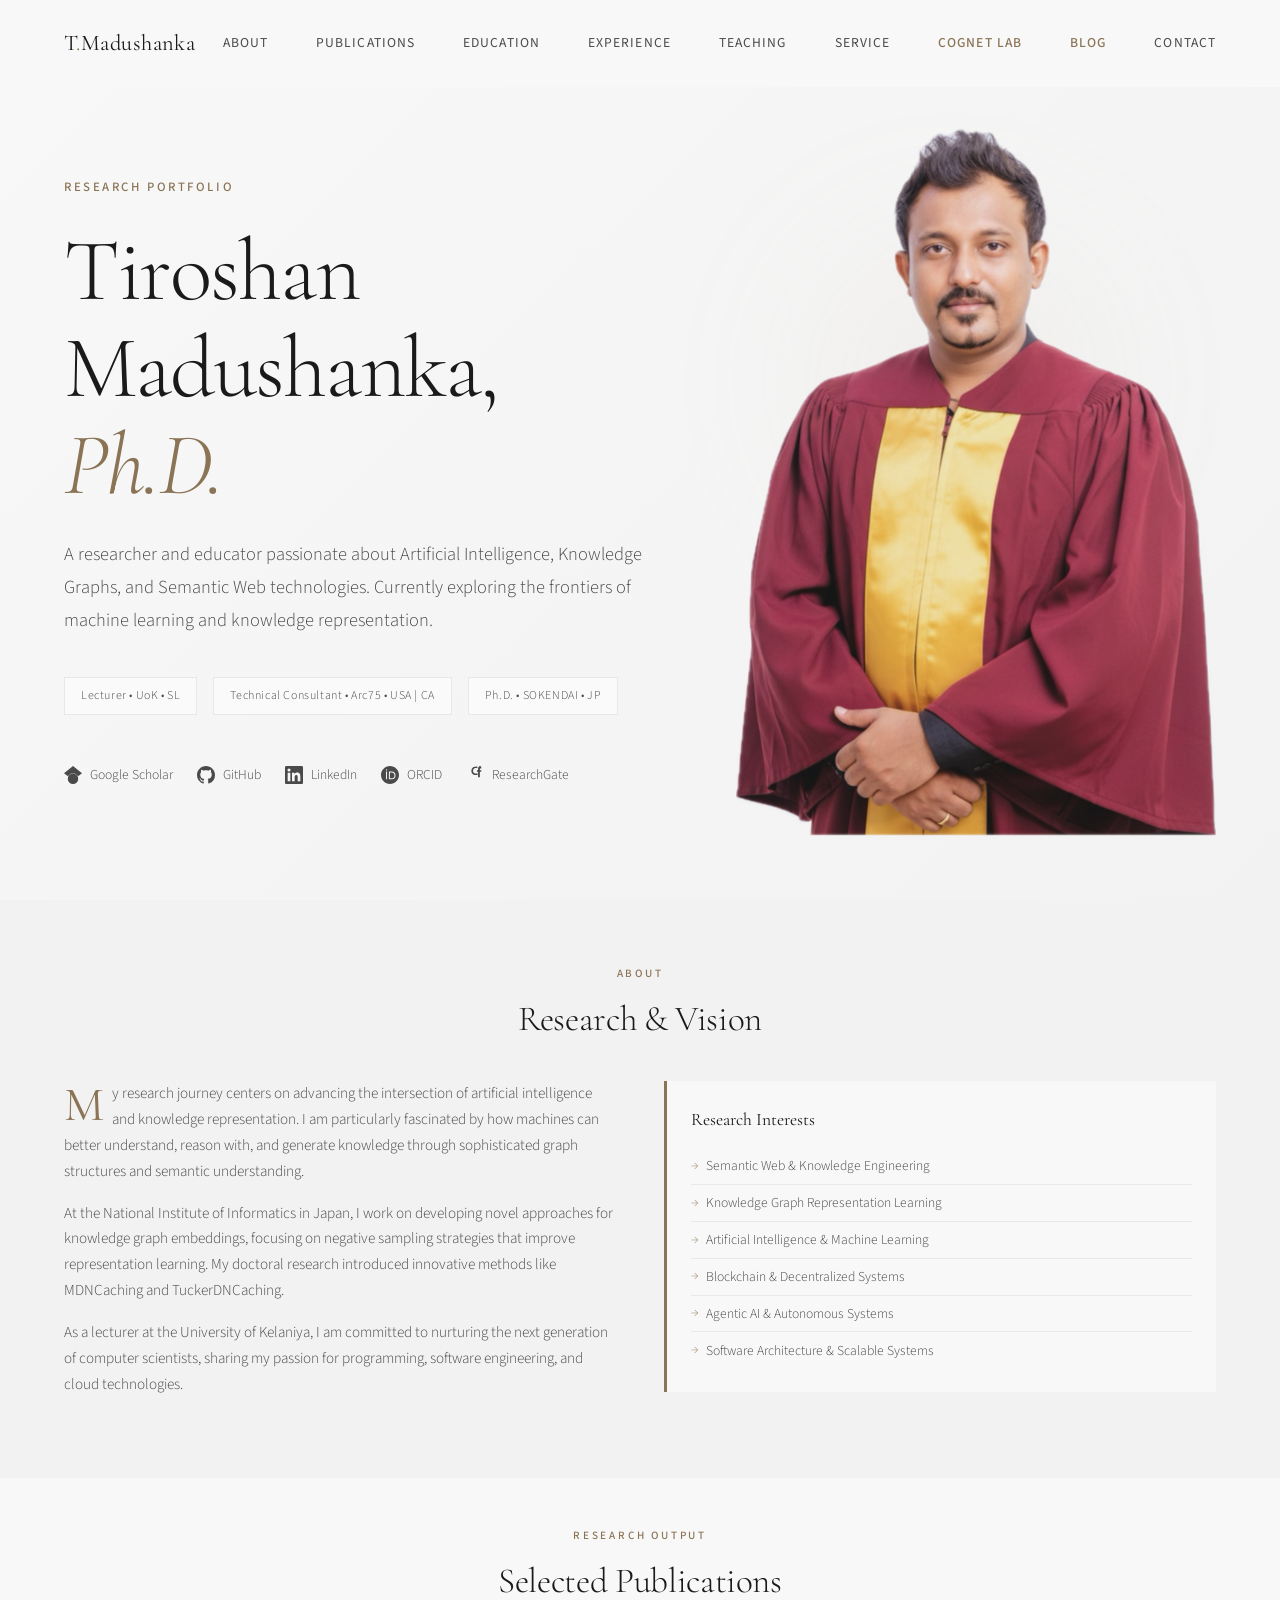
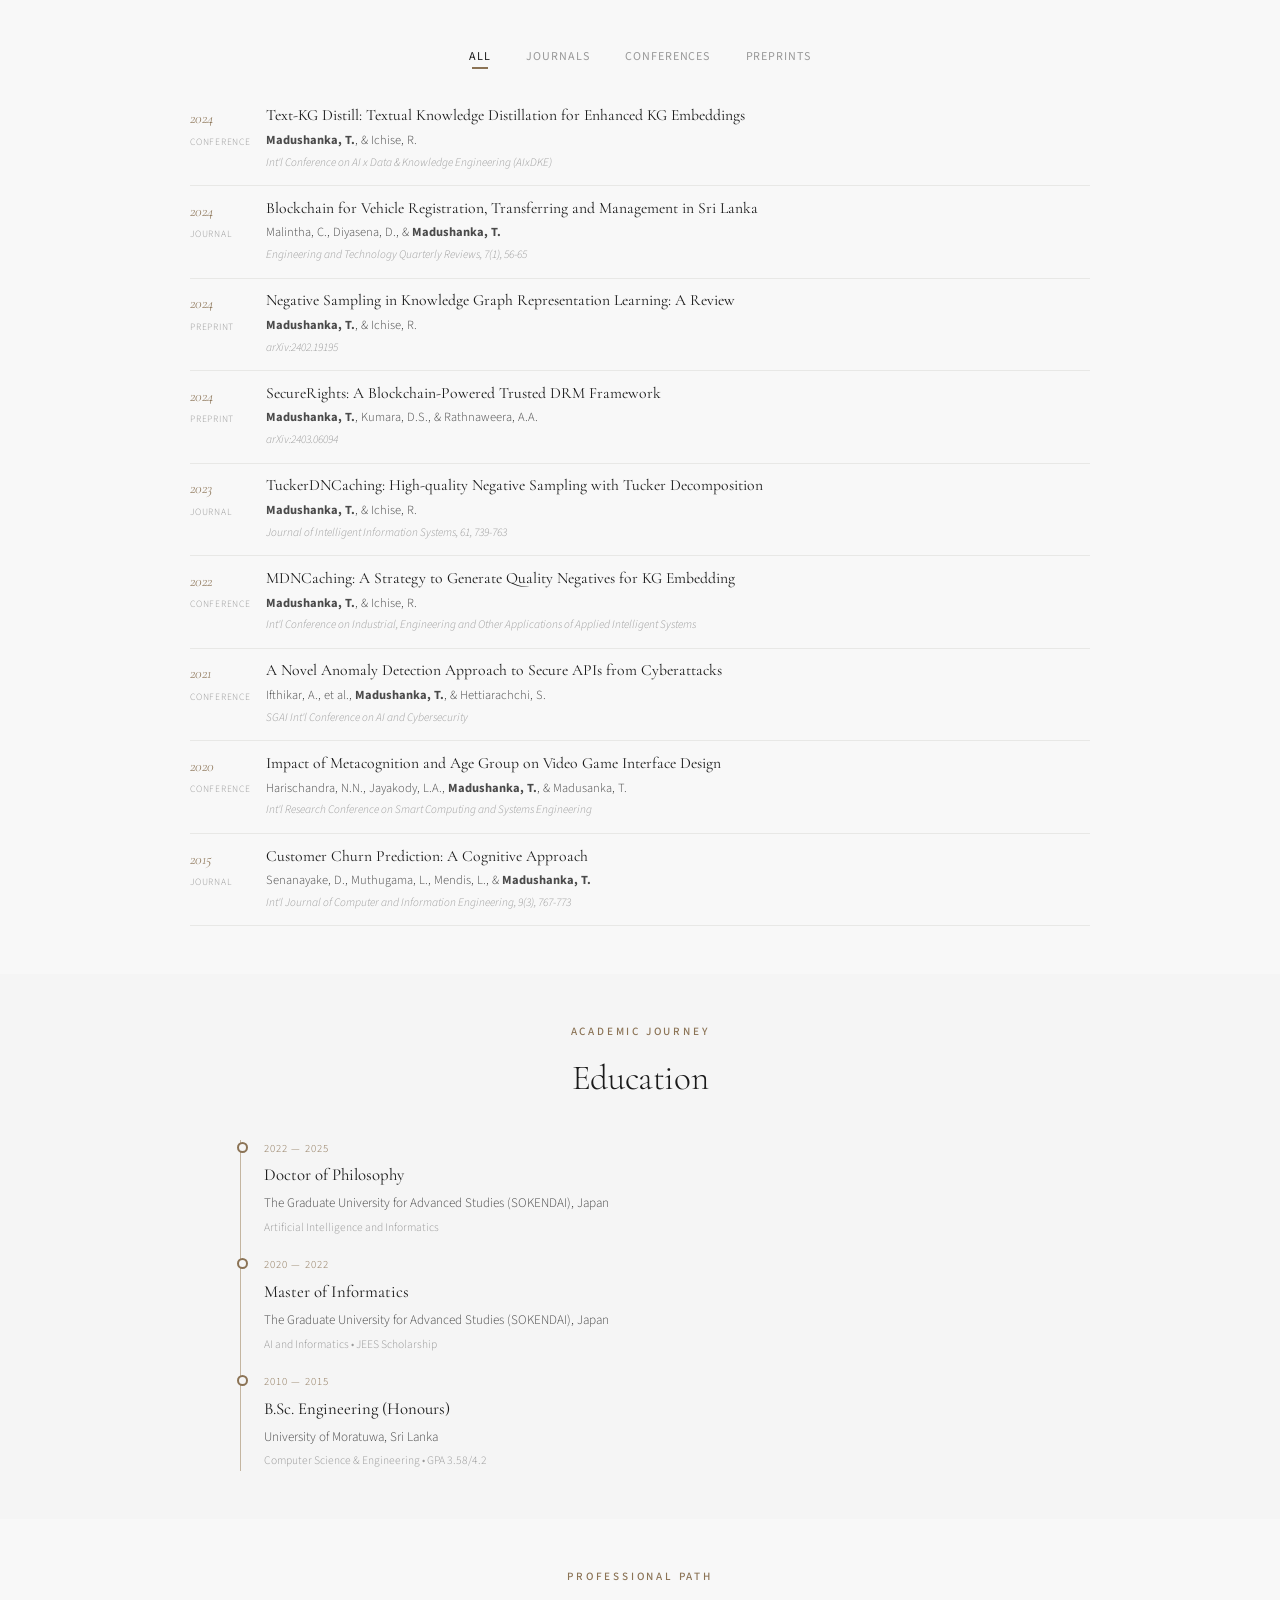
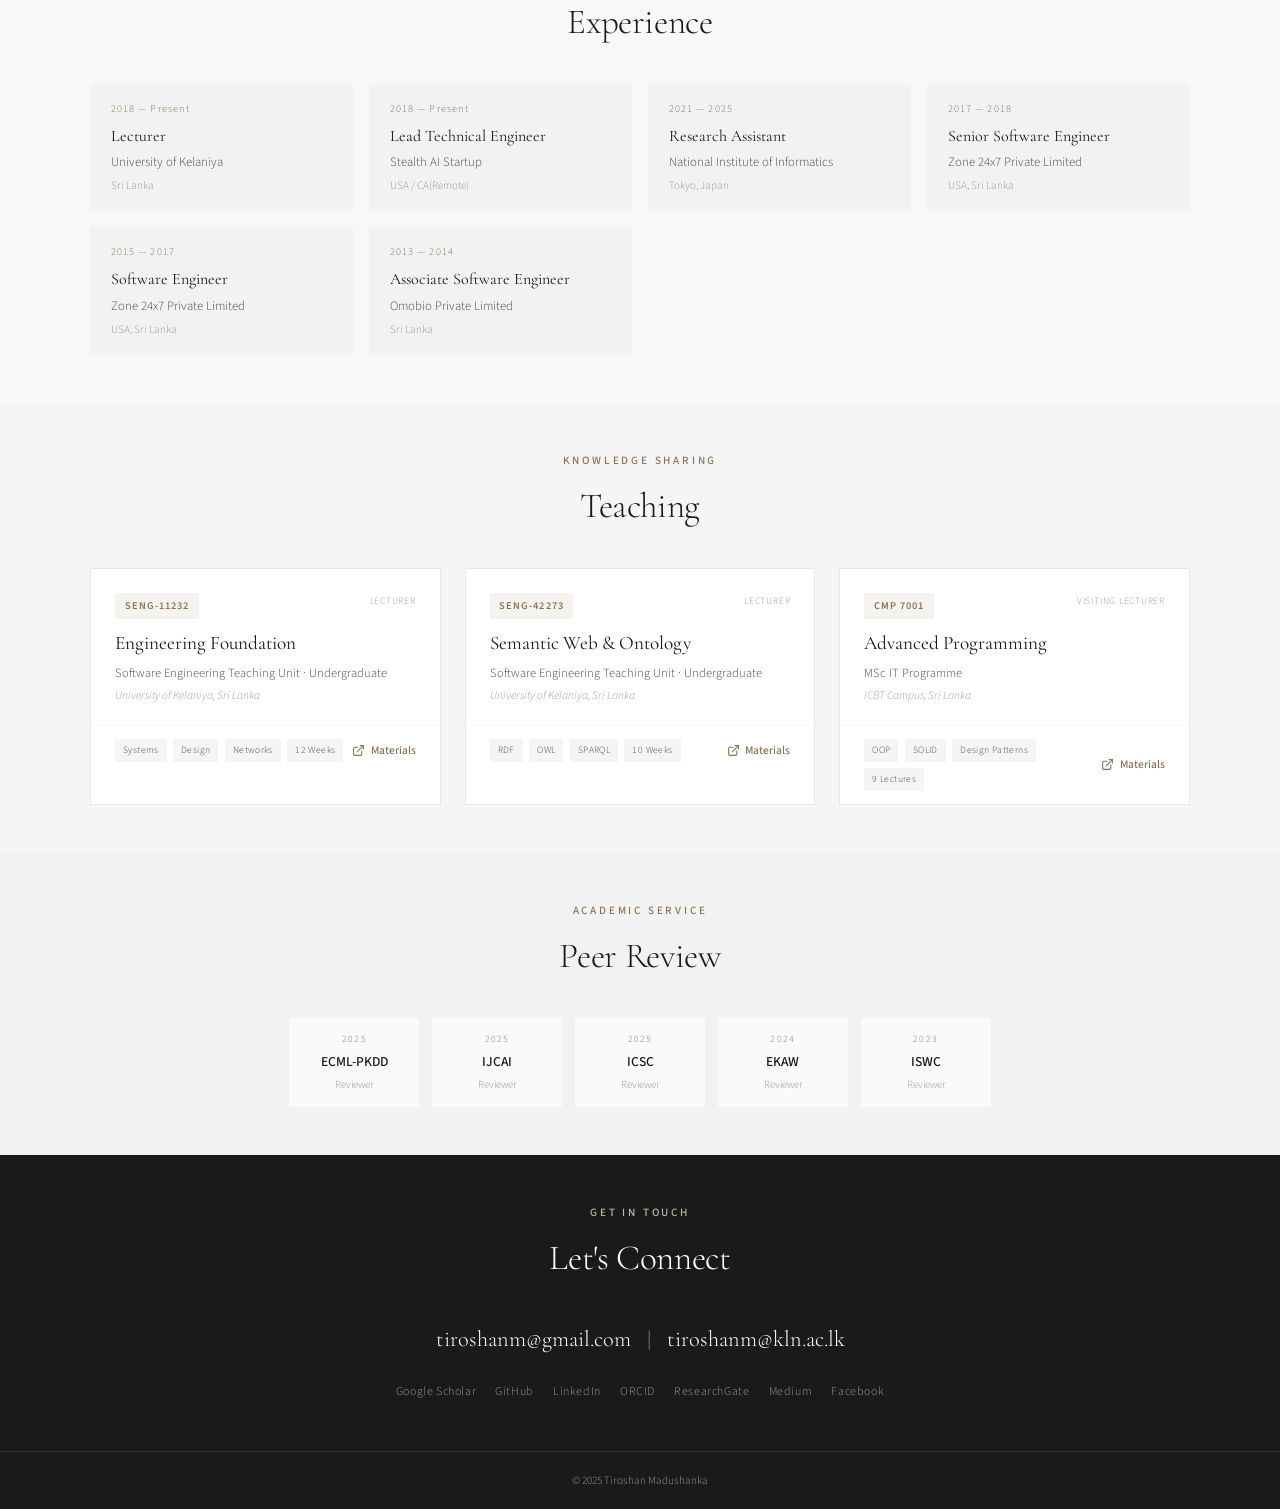
==== commit 4302f7f2: "Add SENF 11232" ====
--- a/index.html
+++ b/index.html
@@ -1271,6 +1271,31 @@
         </div>
         <div class="teaching-cards">
 
+            <!-- Engineering Foundation -->
+            <div class="teaching-card fade-in">
+                <div class="teaching-card-top">
+                    <span class="teaching-card-code">SENG-11232</span>
+                    <span class="teaching-card-role">Lecturer</span>
+                </div>
+                <div class="teaching-card-body">
+                    <h3 class="teaching-card-title">Engineering Foundation</h3>
+                    <p class="teaching-card-programme">Software Engineering Teaching Unit · Undergraduate</p>
+                    <p class="teaching-card-institution">University of Kelaniya, Sri Lanka</p>
+                </div>
+                <div class="teaching-card-footer">
+                    <div class="teaching-card-tags">
+                        <span class="teaching-tag">Systems</span>
+                        <span class="teaching-tag">Design</span>
+                        <span class="teaching-tag">Networks</span>
+                        <span class="teaching-tag">12 Weeks</span>
+                    </div>
+                    <a href="https://tiroshanm.github.io/SENG-11232/" class="teaching-card-link" target="_blank">
+                        <svg viewBox="0 0 24 24" fill="none" stroke="currentColor" stroke-width="2" stroke-linecap="round" stroke-linejoin="round"><path d="M18 13v6a2 2 0 0 1-2 2H5a2 2 0 0 1-2-2V8a2 2 0 0 1 2-2h6"/><polyline points="15 3 21 3 21 9"/><line x1="10" y1="14" x2="21" y2="3"/></svg>
+                        Materials
+                    </a>
+                </div>
+            </div>
+
             <!-- Semantic Web & Ontology -->
             <div class="teaching-card fade-in">
                 <div class="teaching-card-top">
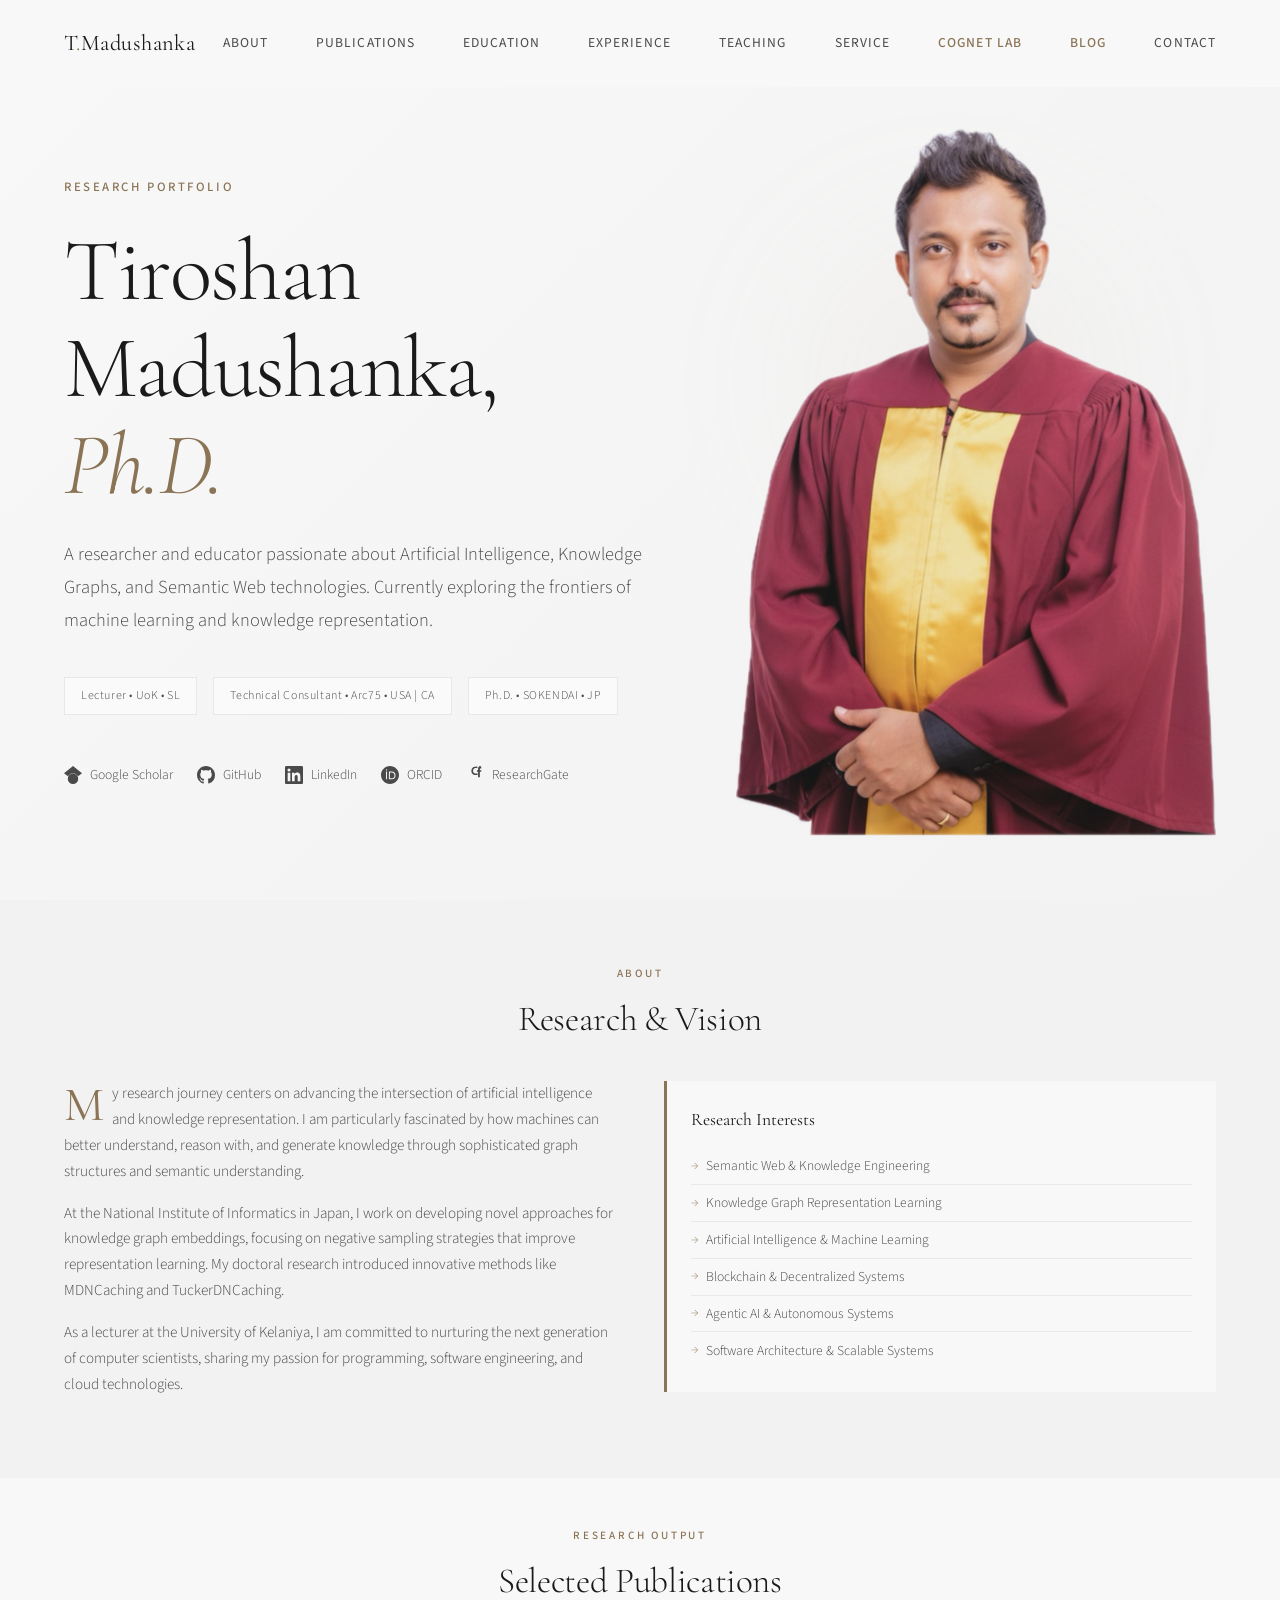
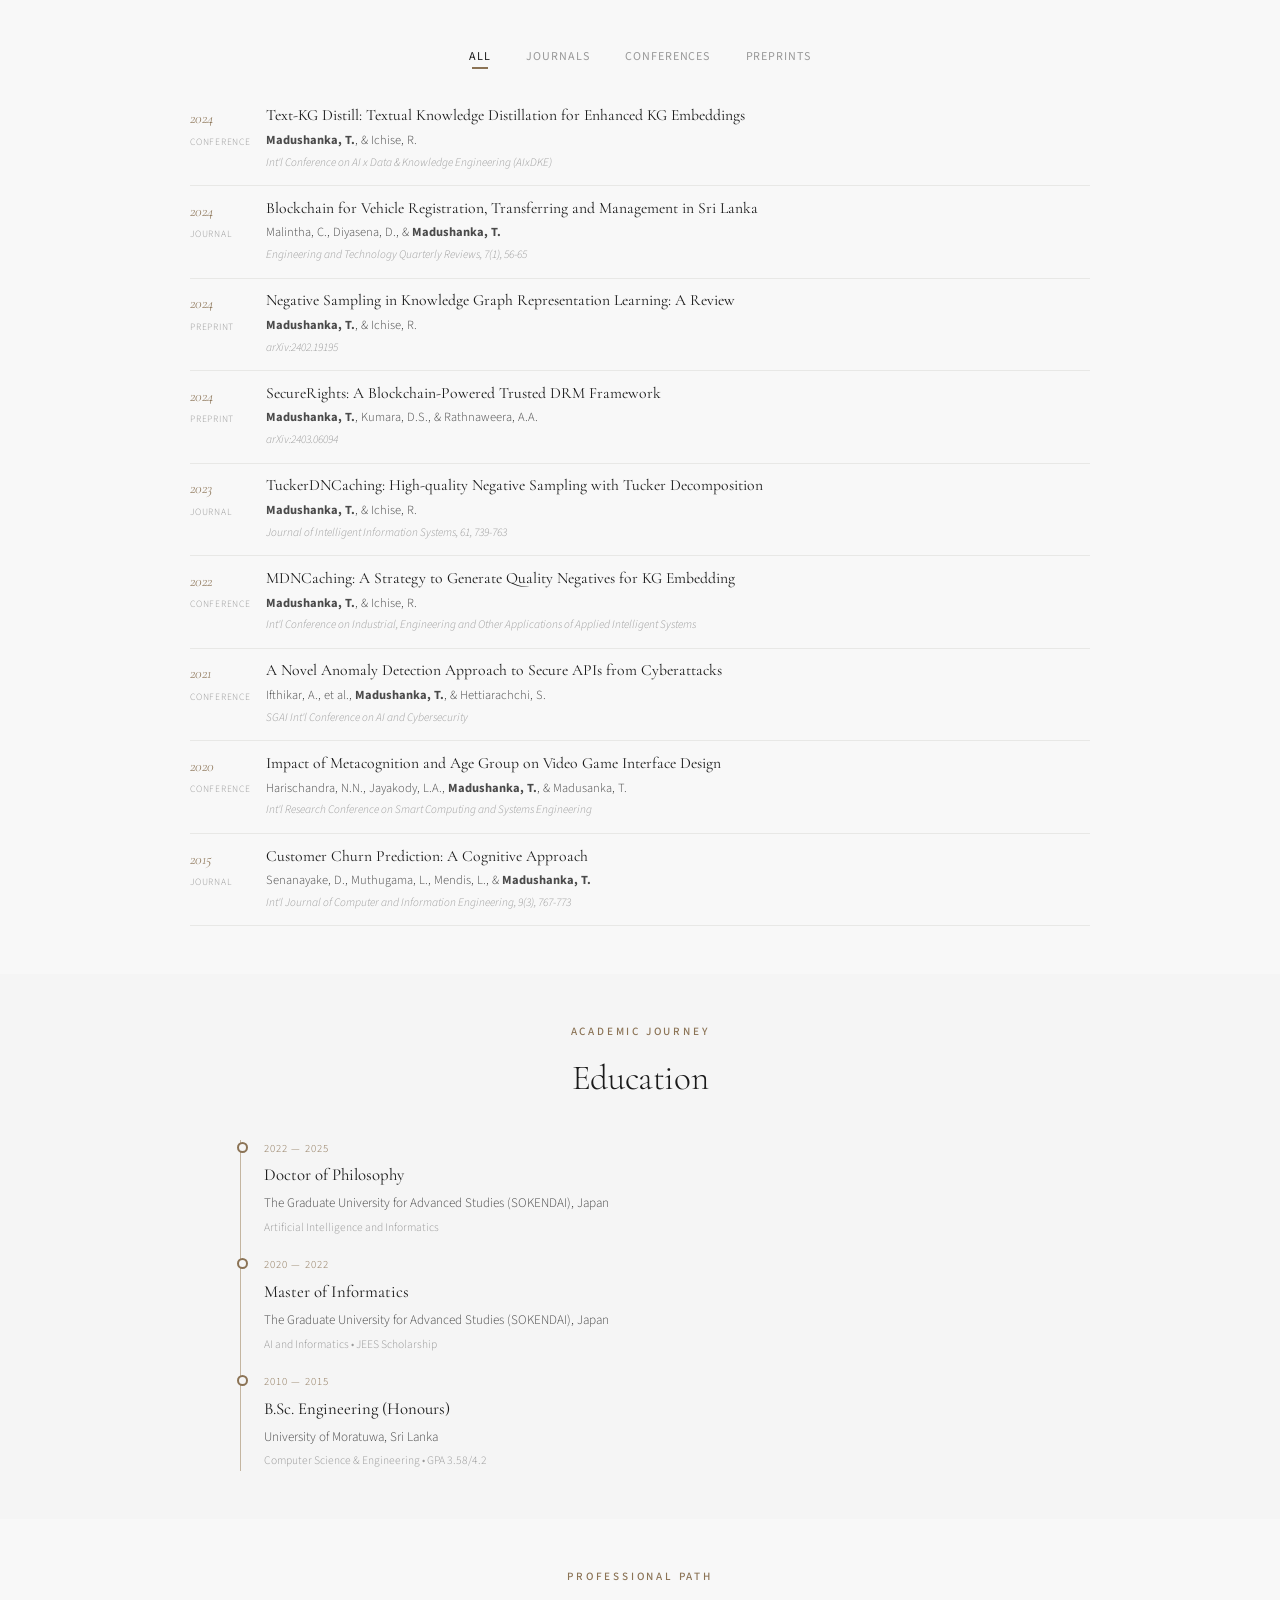
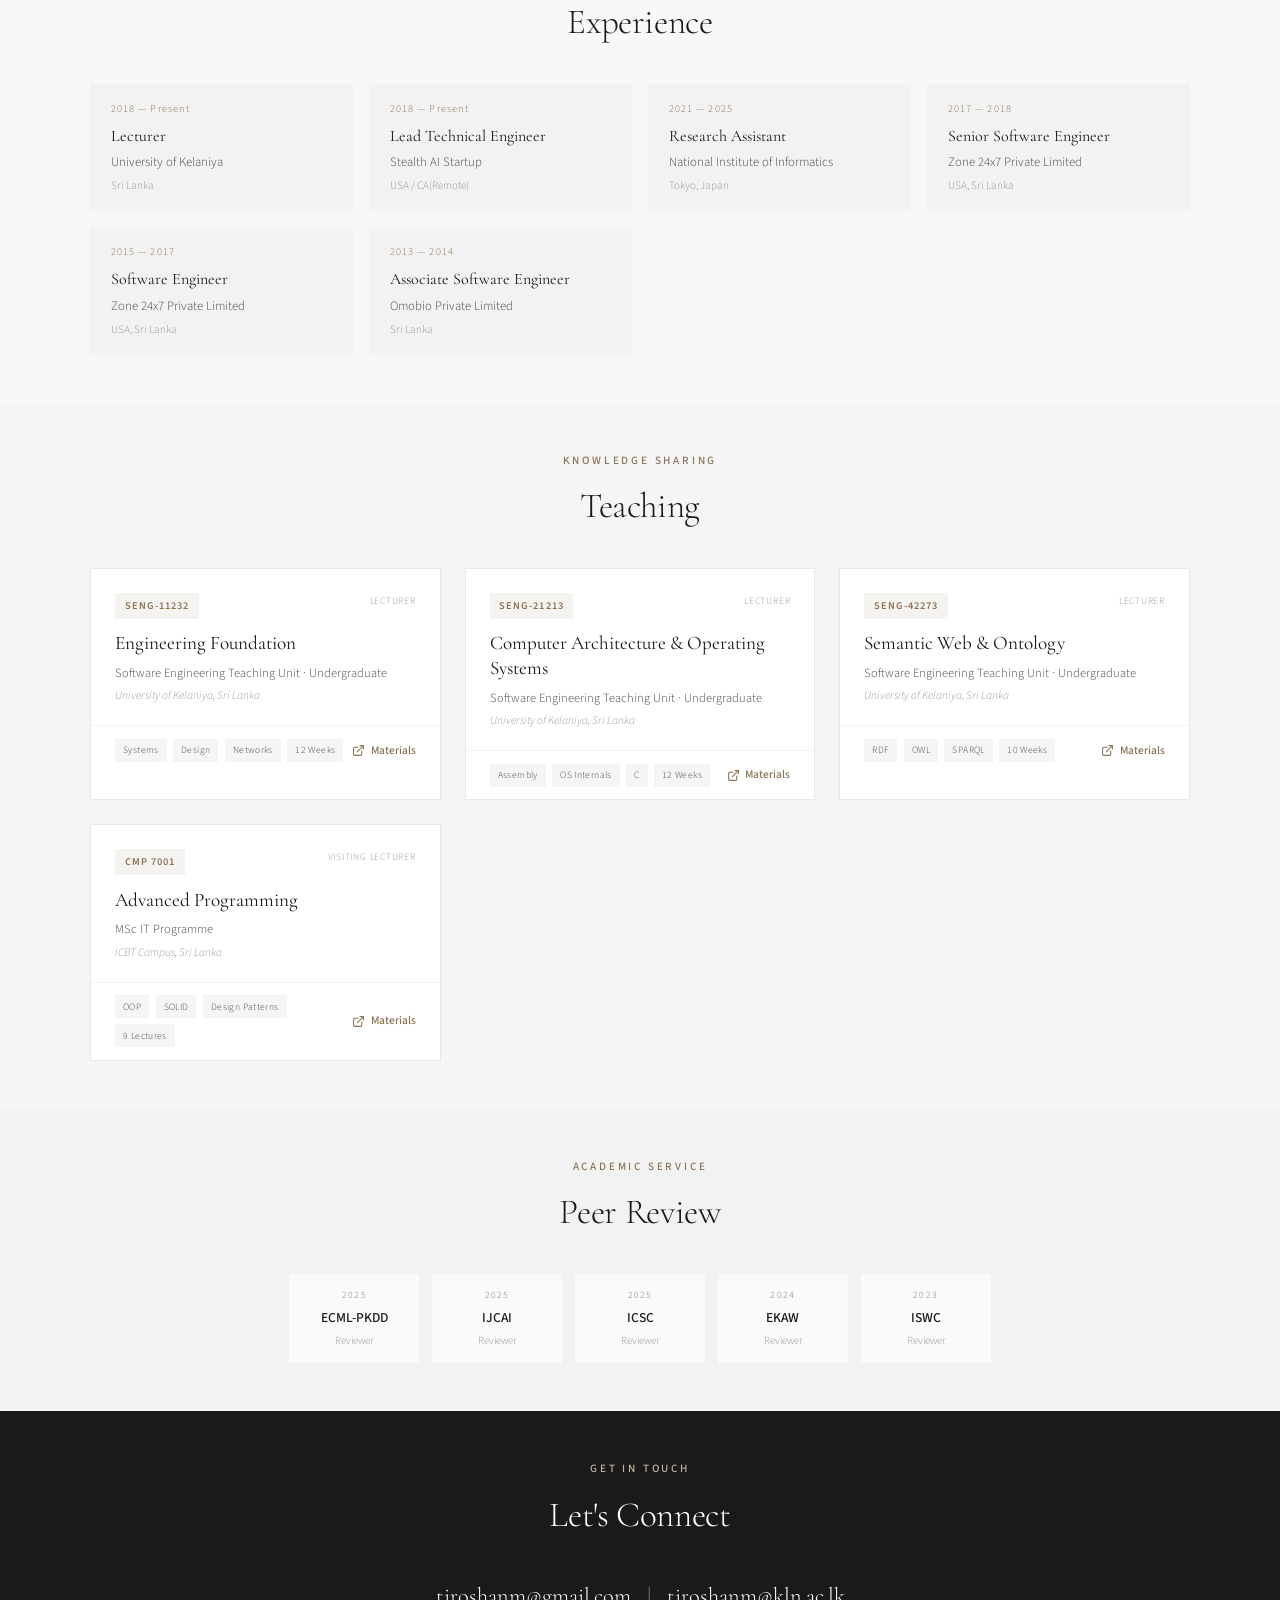
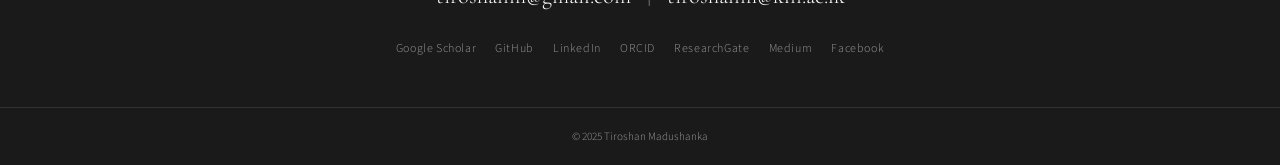
==== commit a8c31e04: "Added SENG-21213" ====
--- a/index.html
+++ b/index.html
@@ -1296,6 +1296,31 @@
                 </div>
             </div>
 
+            <!-- Computer Architecture & Operating Systems -->
+            <div class="teaching-card fade-in">
+                <div class="teaching-card-top">
+                    <span class="teaching-card-code">SENG-21213</span>
+                    <span class="teaching-card-role">Lecturer</span>
+                </div>
+                <div class="teaching-card-body">
+                    <h3 class="teaching-card-title">Computer Architecture & Operating Systems</h3>
+                    <p class="teaching-card-programme">Software Engineering Teaching Unit · Undergraduate</p>
+                    <p class="teaching-card-institution">University of Kelaniya, Sri Lanka</p>
+                </div>
+                <div class="teaching-card-footer">
+                    <div class="teaching-card-tags">
+                        <span class="teaching-tag">Assembly</span>
+                        <span class="teaching-tag">OS Internals</span>
+                        <span class="teaching-tag">C</span>
+                        <span class="teaching-tag">12 Weeks</span>
+                    </div>
+                    <a href="https://tiroshanm.github.io/SENG-21213/" class="teaching-card-link" target="_blank">
+                        <svg viewBox="0 0 24 24" fill="none" stroke="currentColor" stroke-width="2" stroke-linecap="round" stroke-linejoin="round"><path d="M18 13v6a2 2 0 0 1-2 2H5a2 2 0 0 1-2-2V8a2 2 0 0 1 2-2h6"/><polyline points="15 3 21 3 21 9"/><line x1="10" y1="14" x2="21" y2="3"/></svg>
+                        Materials
+                    </a>
+                </div>
+            </div>
+
             <!-- Semantic Web & Ontology -->
             <div class="teaching-card fade-in">
                 <div class="teaching-card-top">
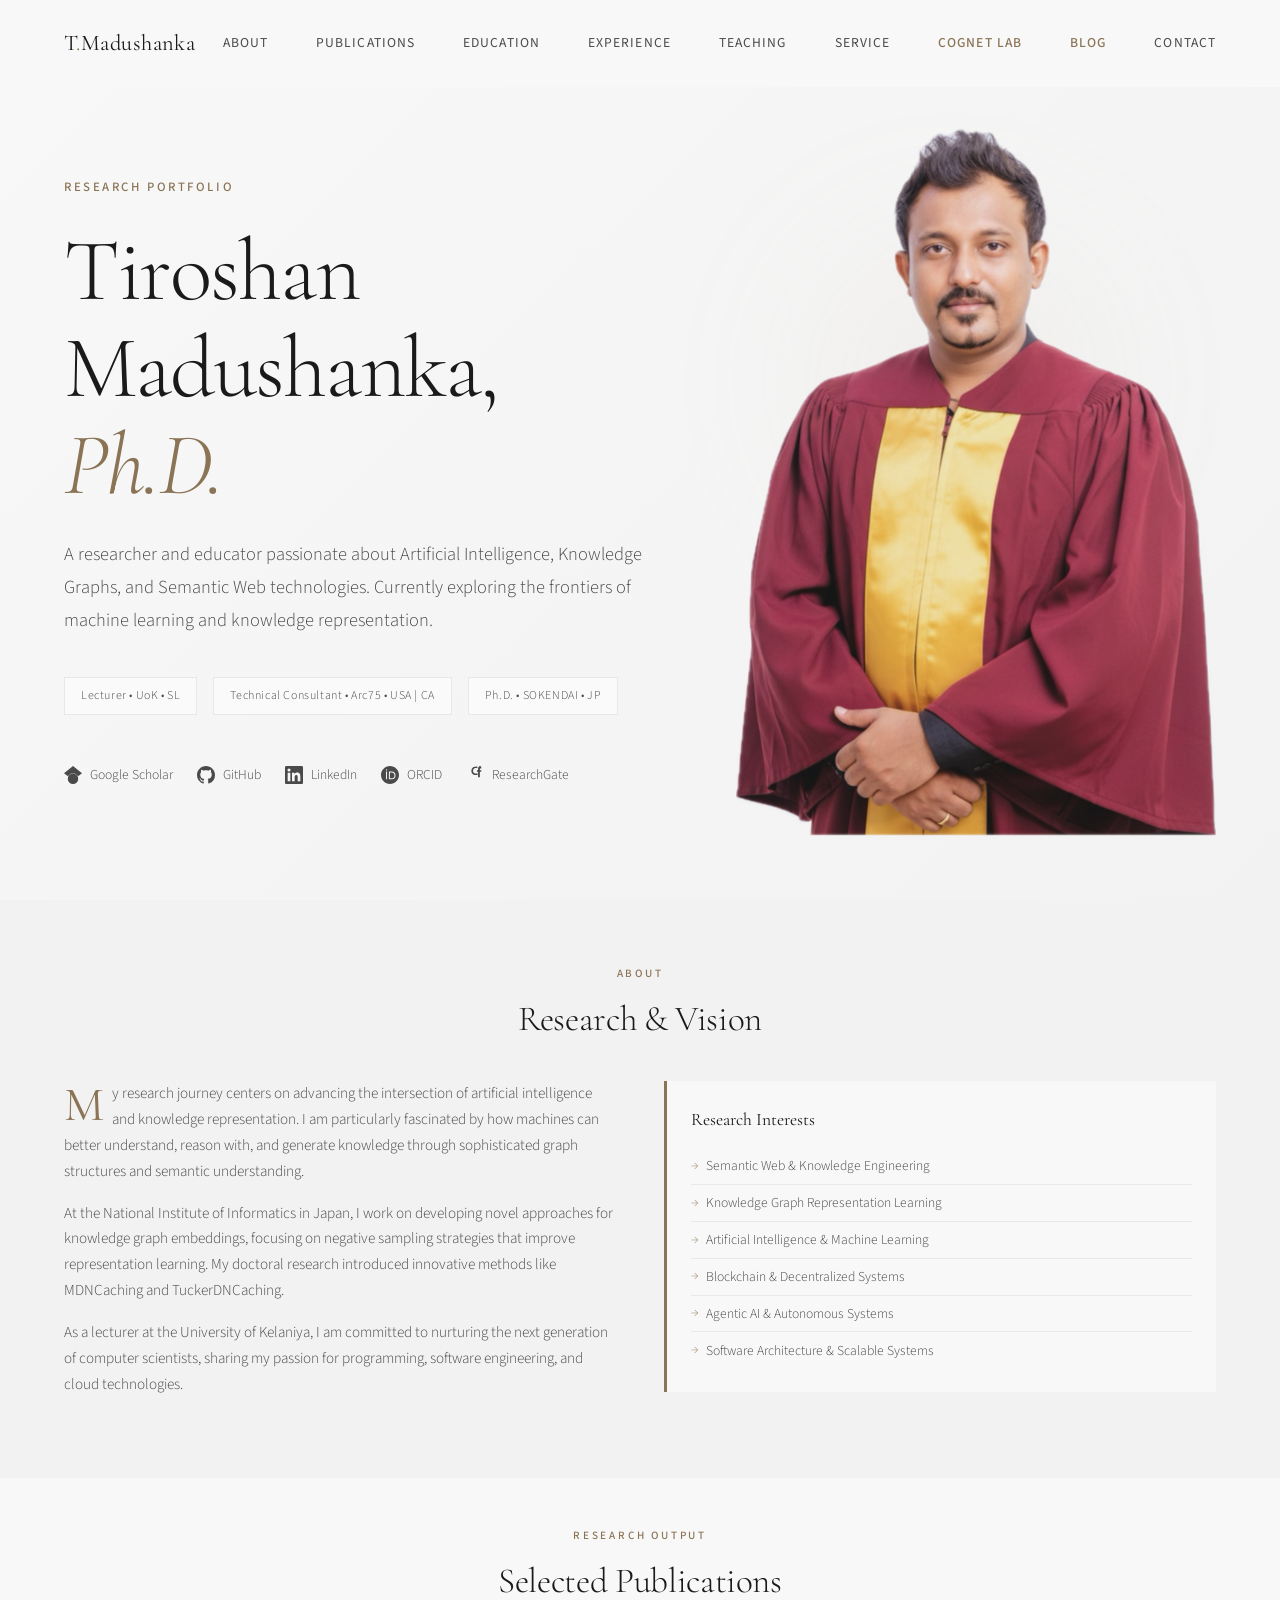
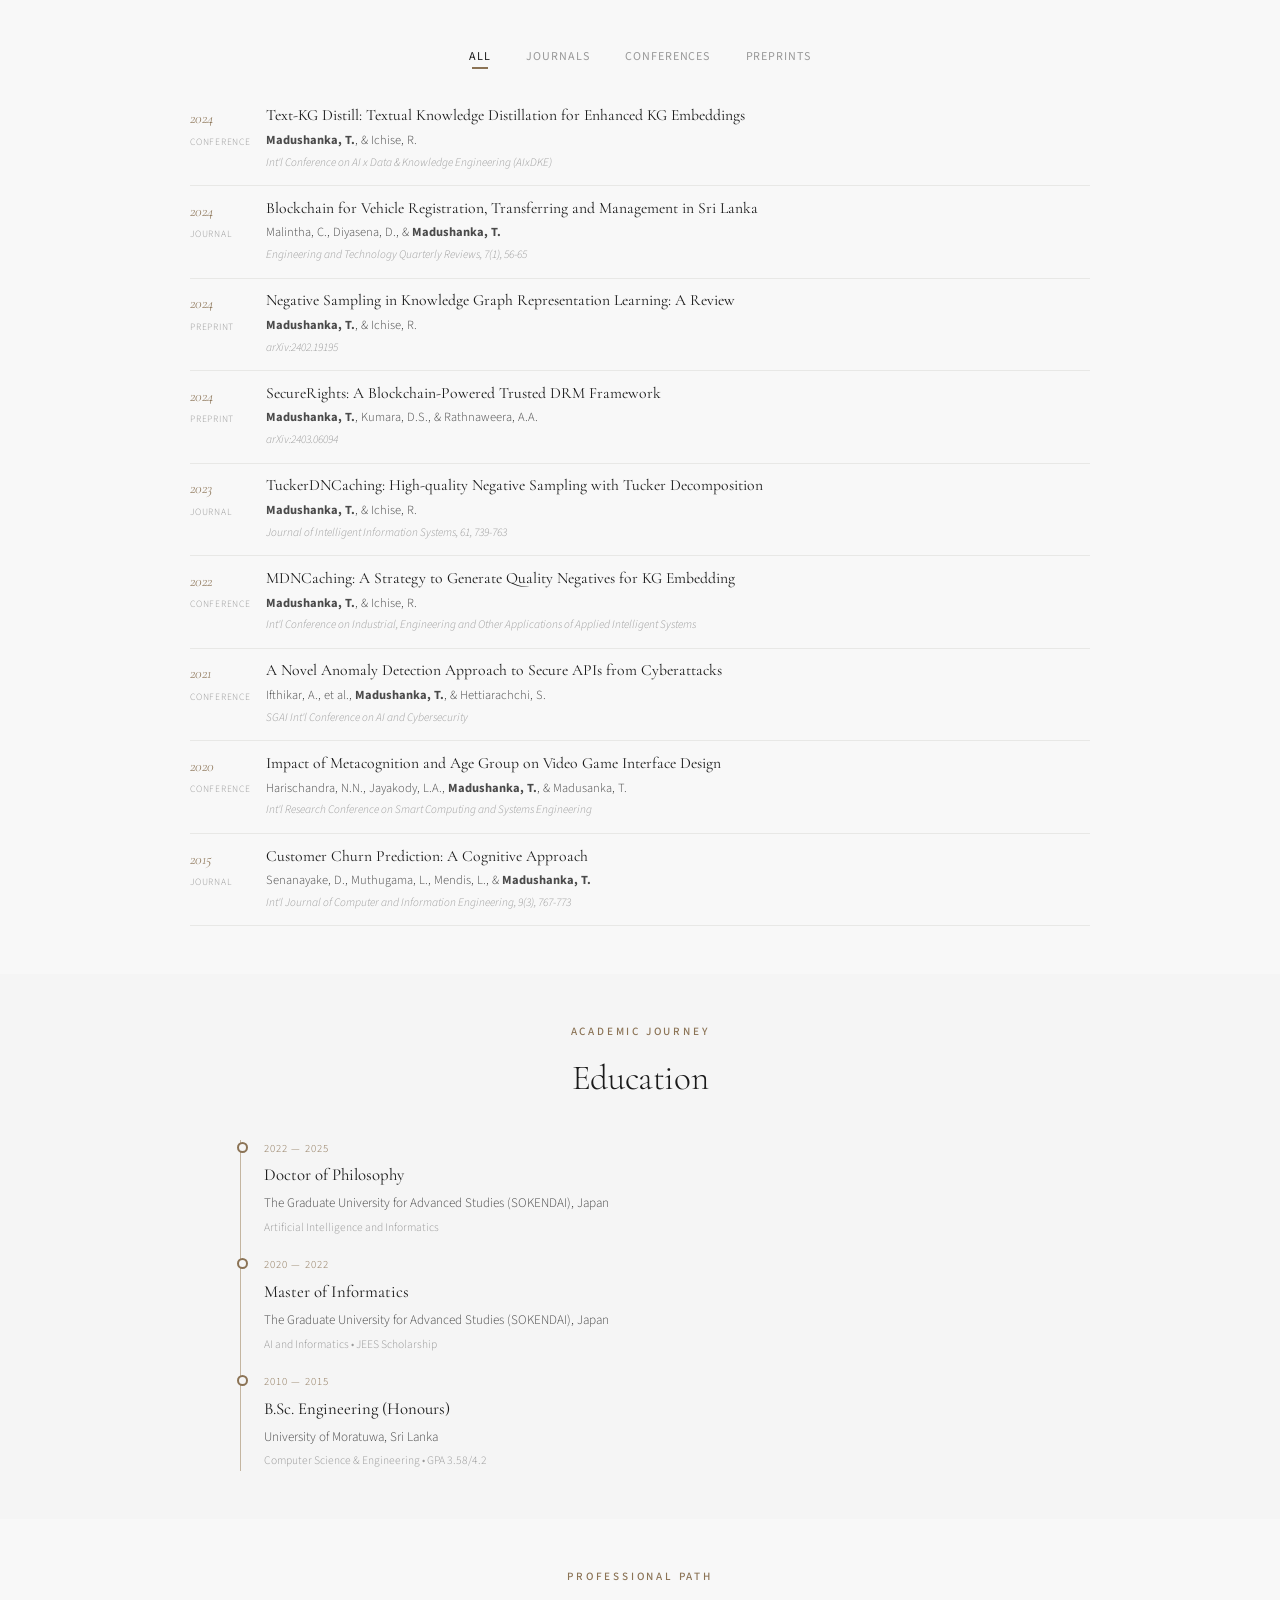
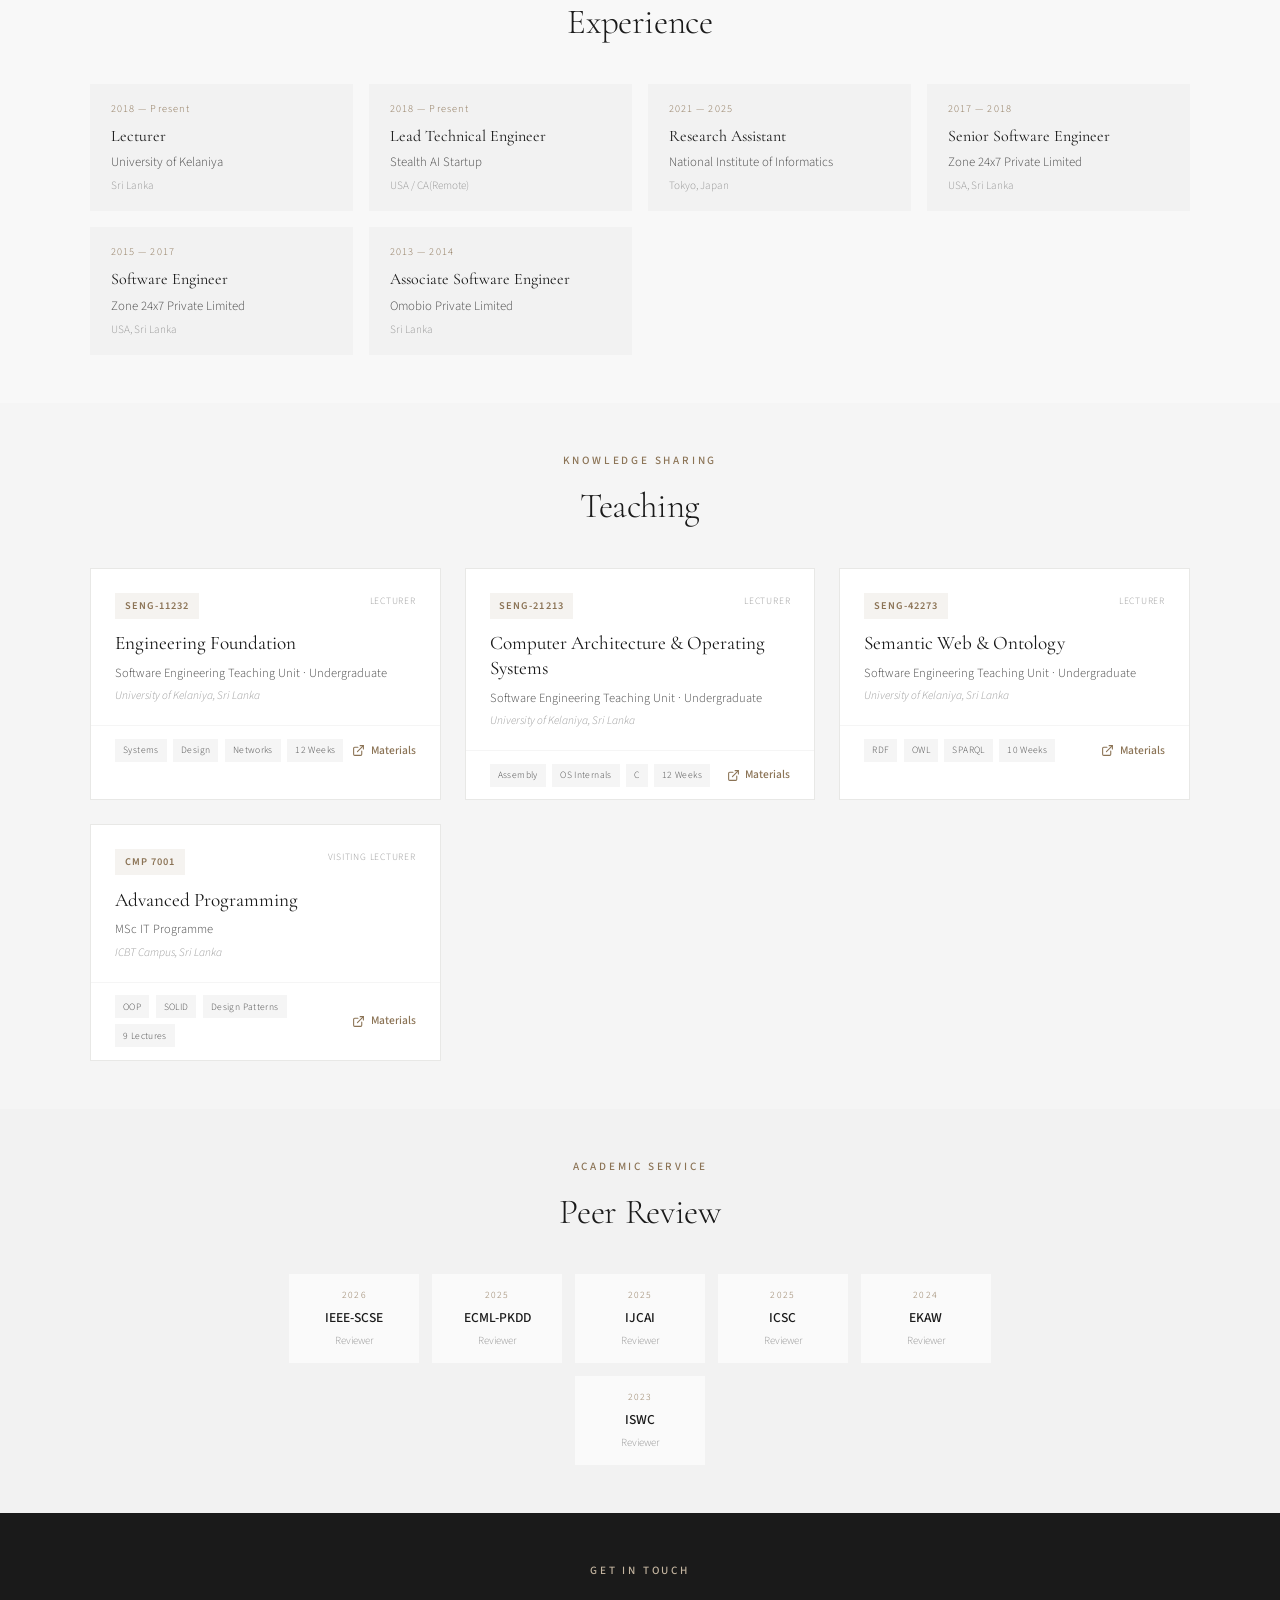
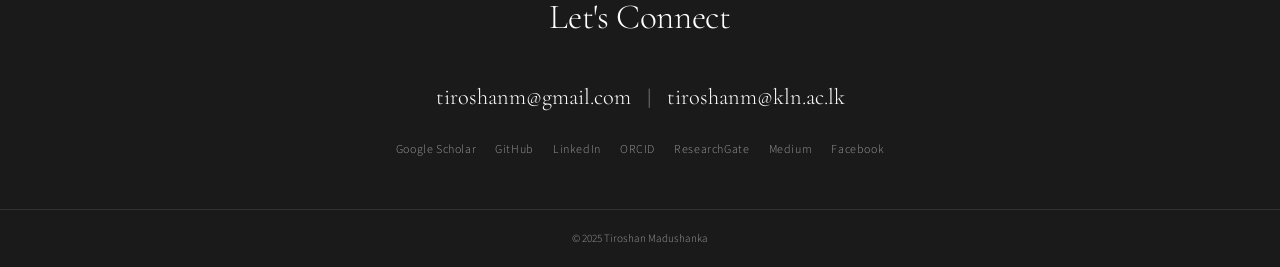
==== commit 28117150: "Add SCSE reviwer" ====
--- a/index.html
+++ b/index.html
@@ -1381,6 +1381,12 @@
         </div>
         <div class="service-grid">
             <div class="service-item fade-in">
+                <div class="service-year">2026</div>
+                <p class="service-conf">IEEE-SCSE</p>
+                <p class="service-role">Reviewer</p>
+            </div>
+
+            <div class="service-item fade-in">
                 <div class="service-year">2025</div>
                 <p class="service-conf">ECML-PKDD</p>
                 <p class="service-role">Reviewer</p>
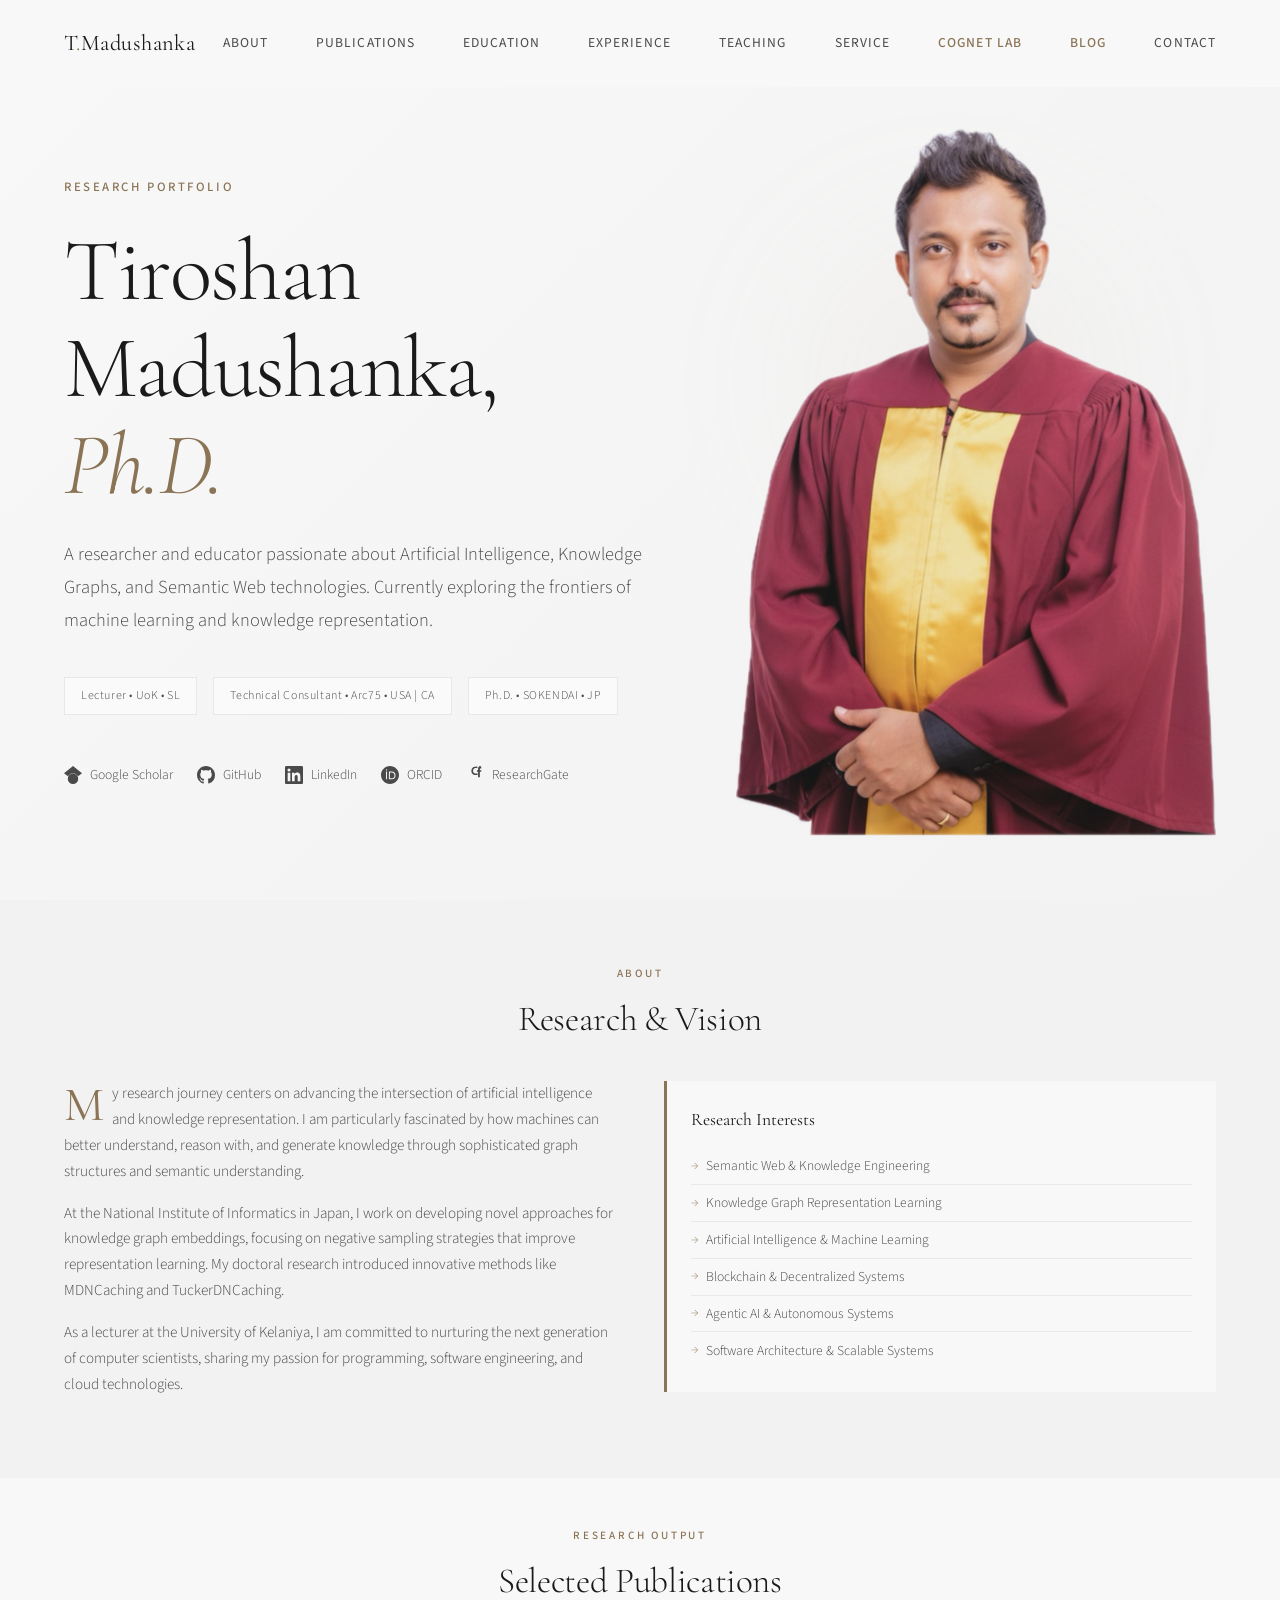
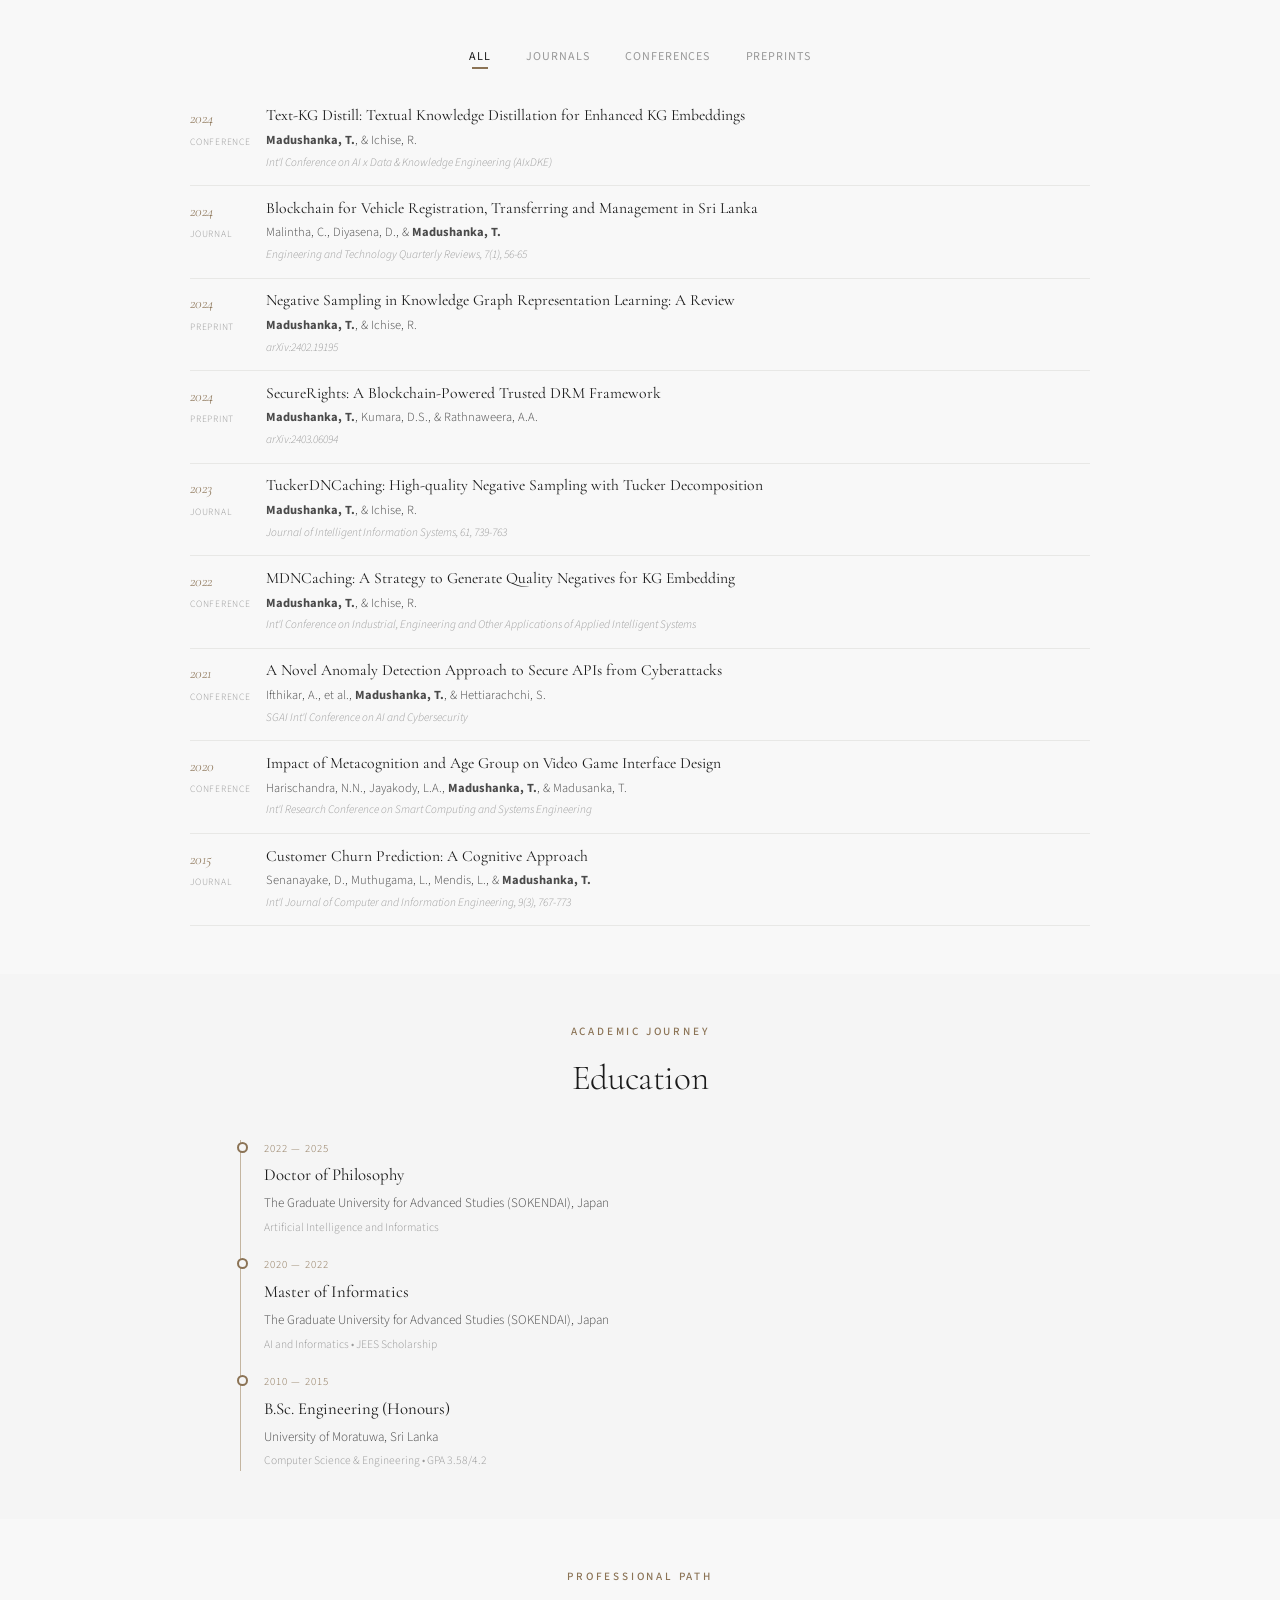
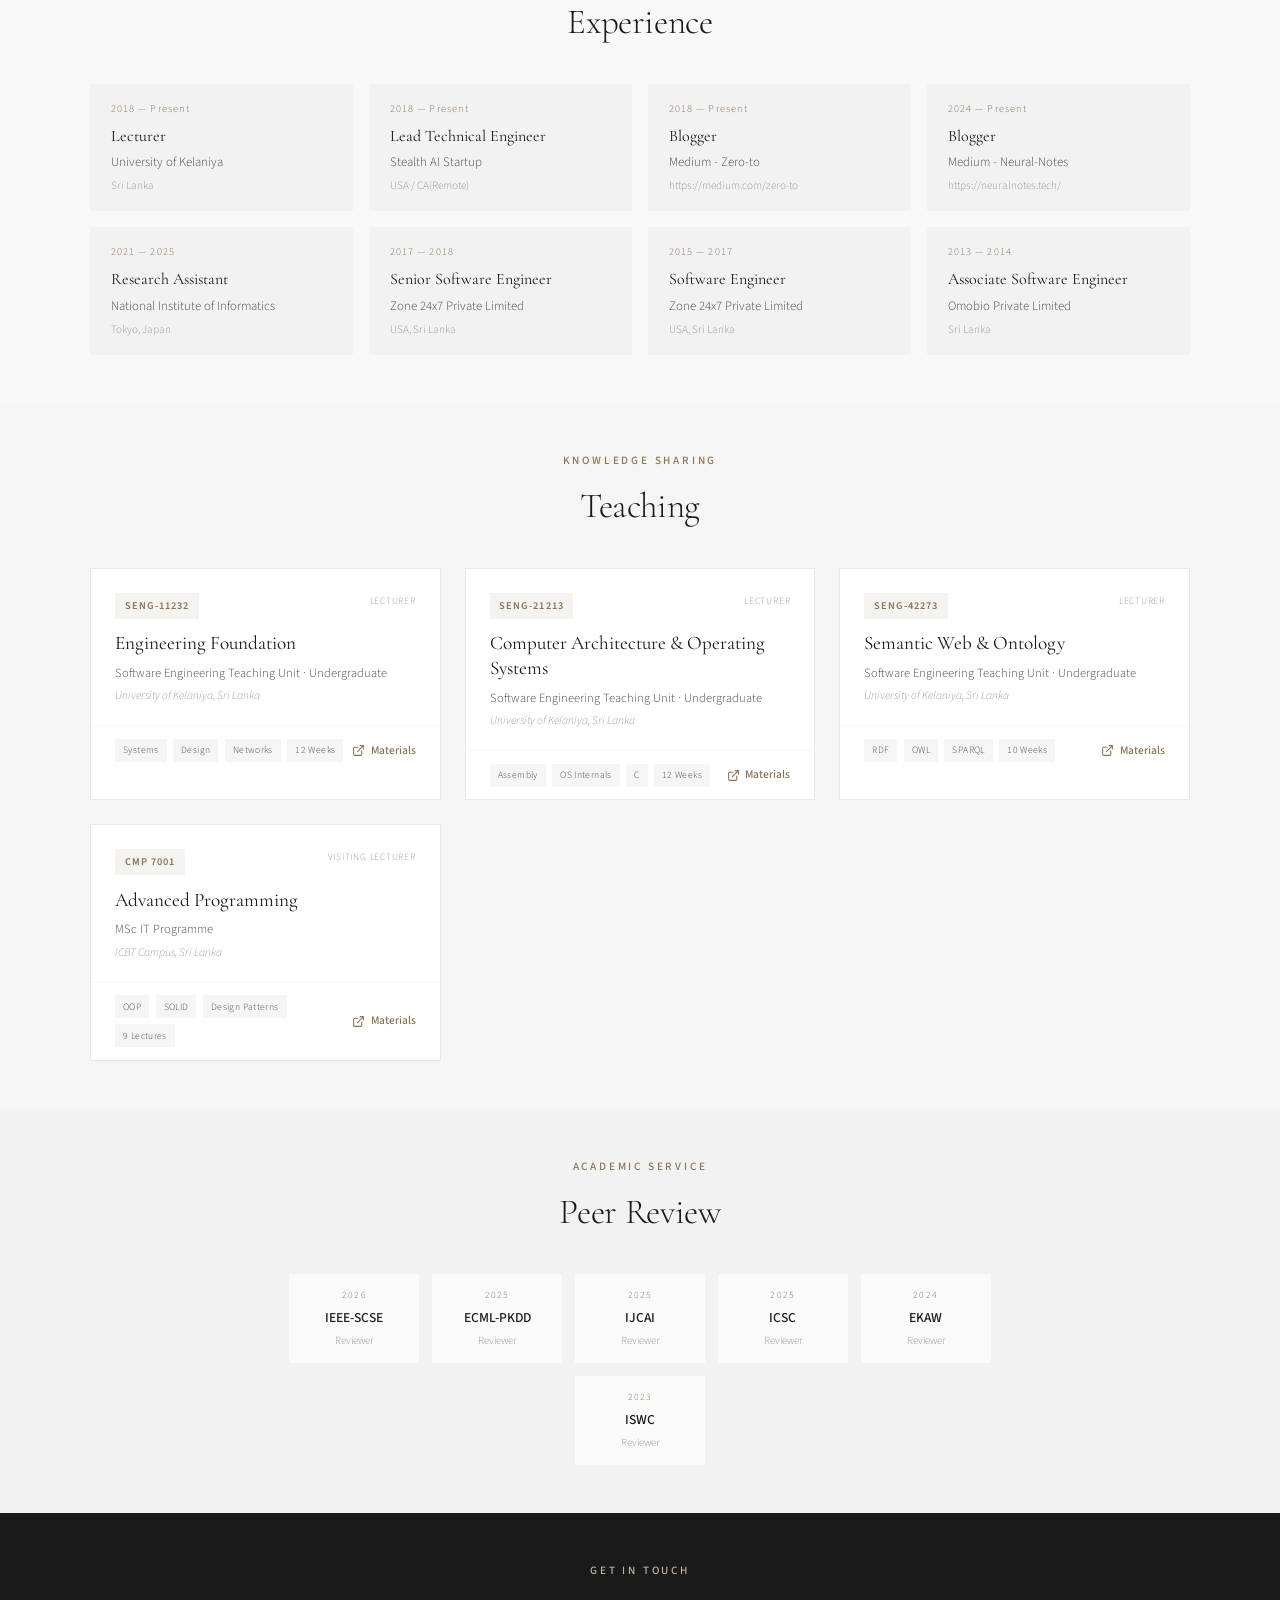
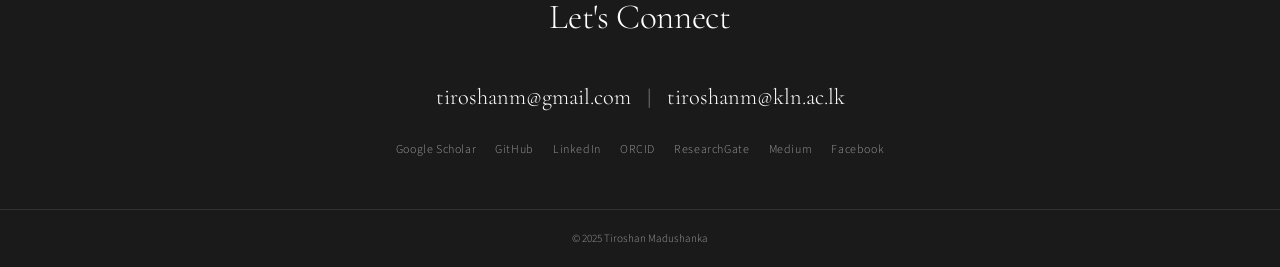
==== commit 50782733: "Added bloggig exp" ====
--- a/index.html
+++ b/index.html
@@ -1236,6 +1236,21 @@
                 <p class="exp-org">Stealth AI Startup</p>
                 <p class="exp-location">USA / CA(Remote)</p>
             </div>
+
+            <div class="exp-card fade-in">
+                <div class="exp-period">2018 — Present</div>
+                <h3 class="exp-role">Blogger</h3>
+                <p class="exp-org">Medium - Zero-to</p>
+                <p class="exp-location">https://medium.com/zero-to</p>
+            </div>
+
+            <div class="exp-card fade-in">
+                <div class="exp-period">2024 — Present</div>
+                <h3 class="exp-role">Blogger</h3>
+                <p class="exp-org">Medium - Neural-Notes</p>
+                <p class="exp-location">https://neuralnotes.tech/</p>
+            </div>
+
             <div class="exp-card fade-in">
                 <div class="exp-period">2021 — 2025</div>
                 <h3 class="exp-role">Research Assistant</h3>
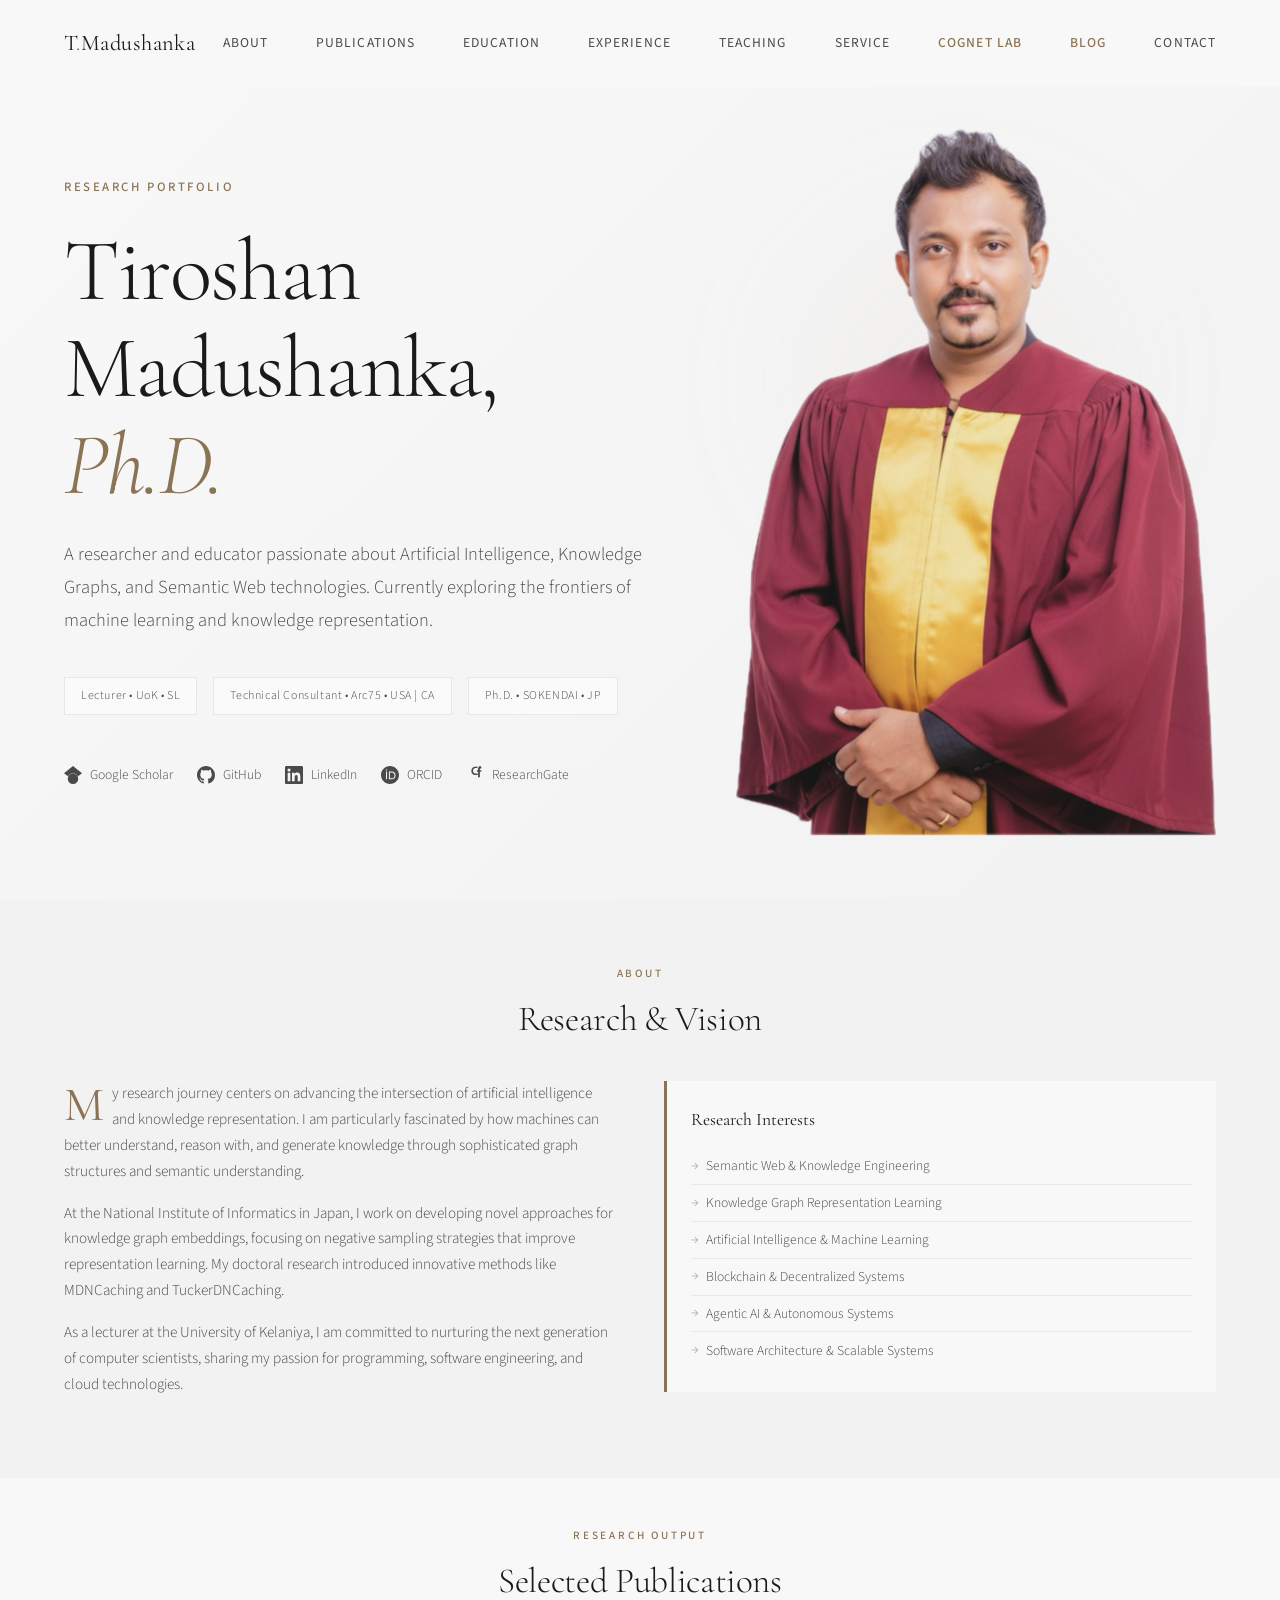
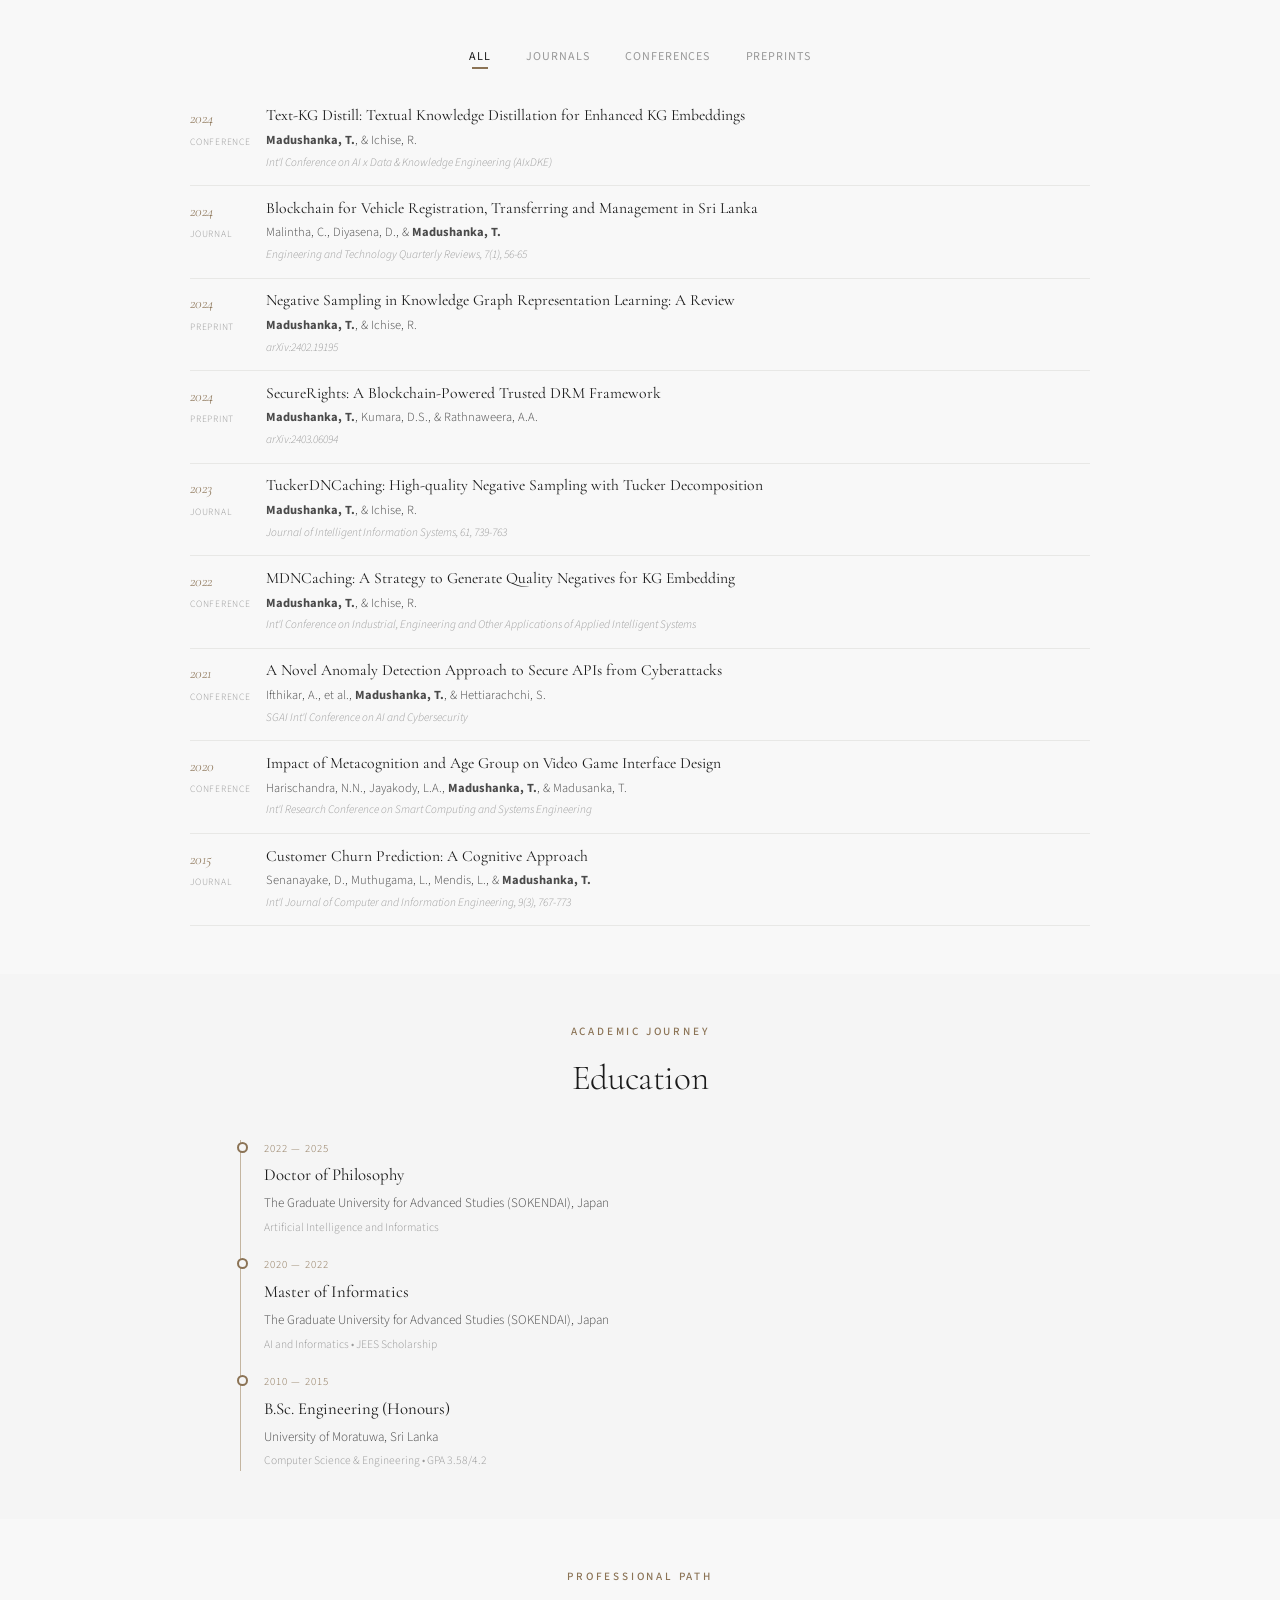
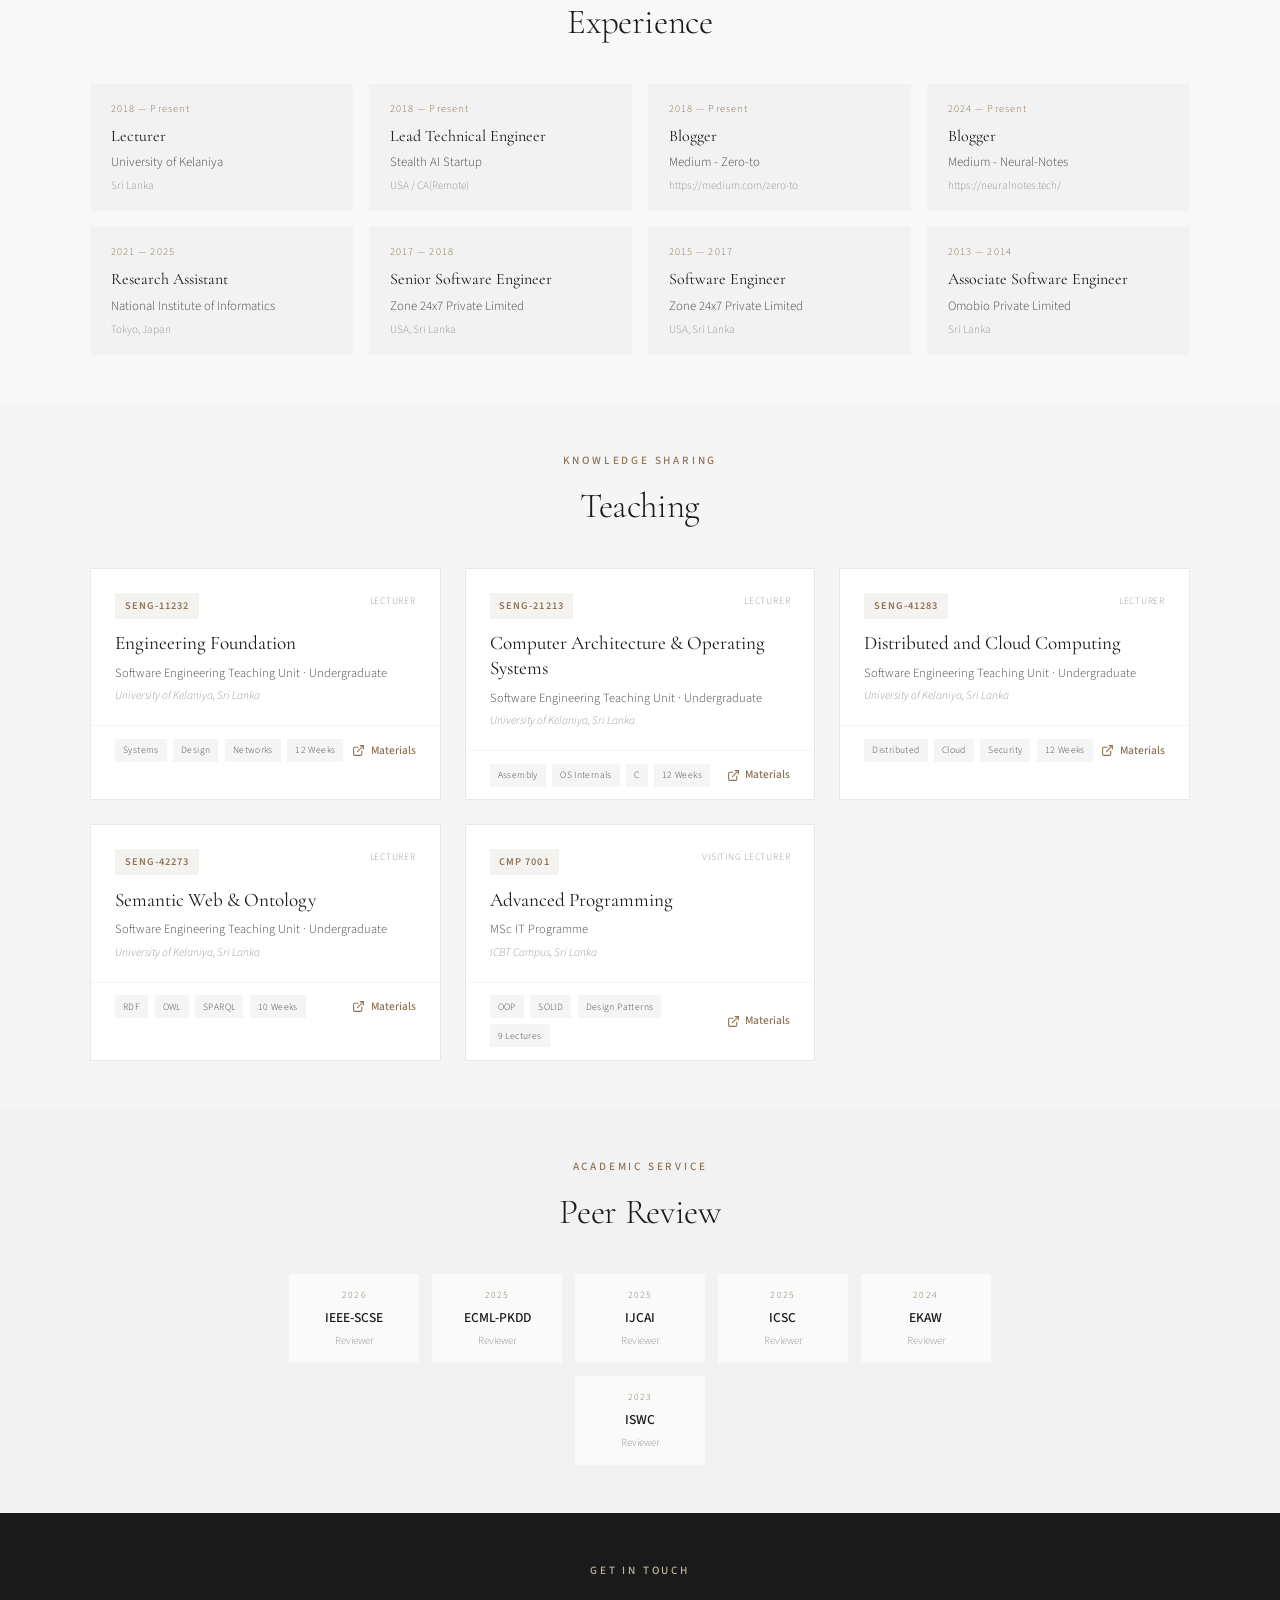
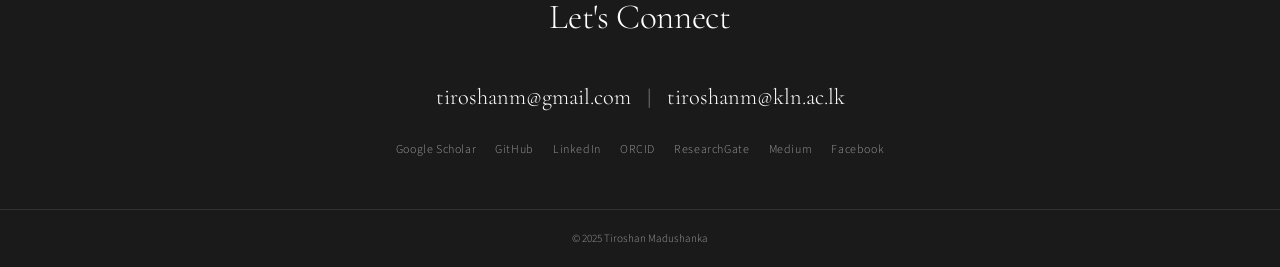
==== commit 5db3a67b: "Add Distributed and Cloud Computing card" ====
--- a/index.html
+++ b/index.html
@@ -1336,6 +1336,31 @@
                 </div>
             </div>
 
+            <!-- Distributed and Cloud Computing -->
+            <div class="teaching-card fade-in">
+                <div class="teaching-card-top">
+                    <span class="teaching-card-code">SENG-41283</span>
+                    <span class="teaching-card-role">Lecturer</span>
+                </div>
+                <div class="teaching-card-body">
+                    <h3 class="teaching-card-title">Distributed and Cloud Computing</h3>
+                    <p class="teaching-card-programme">Software Engineering Teaching Unit · Undergraduate</p>
+                    <p class="teaching-card-institution">University of Kelaniya, Sri Lanka</p>
+                </div>
+                <div class="teaching-card-footer">
+                    <div class="teaching-card-tags">
+                        <span class="teaching-tag">Distributed</span>
+                        <span class="teaching-tag">Cloud</span>
+                        <span class="teaching-tag">Security</span>
+                        <span class="teaching-tag">12 Weeks</span>
+                    </div>
+                    <a href="https://tiroshanm.github.io/SENG-41283/" class="teaching-card-link" target="_blank">
+                        <svg viewBox="0 0 24 24" fill="none" stroke="currentColor" stroke-width="2" stroke-linecap="round" stroke-linejoin="round"><path d="M18 13v6a2 2 0 0 1-2 2H5a2 2 0 0 1-2-2V8a2 2 0 0 1 2-2h6"/><polyline points="15 3 21 3 21 9"/><line x1="10" y1="14" x2="21" y2="3"/></svg>
+                        Materials
+                    </a>
+                </div>
+            </div>
+
             <!-- Semantic Web & Ontology -->
             <div class="teaching-card fade-in">
                 <div class="teaching-card-top">
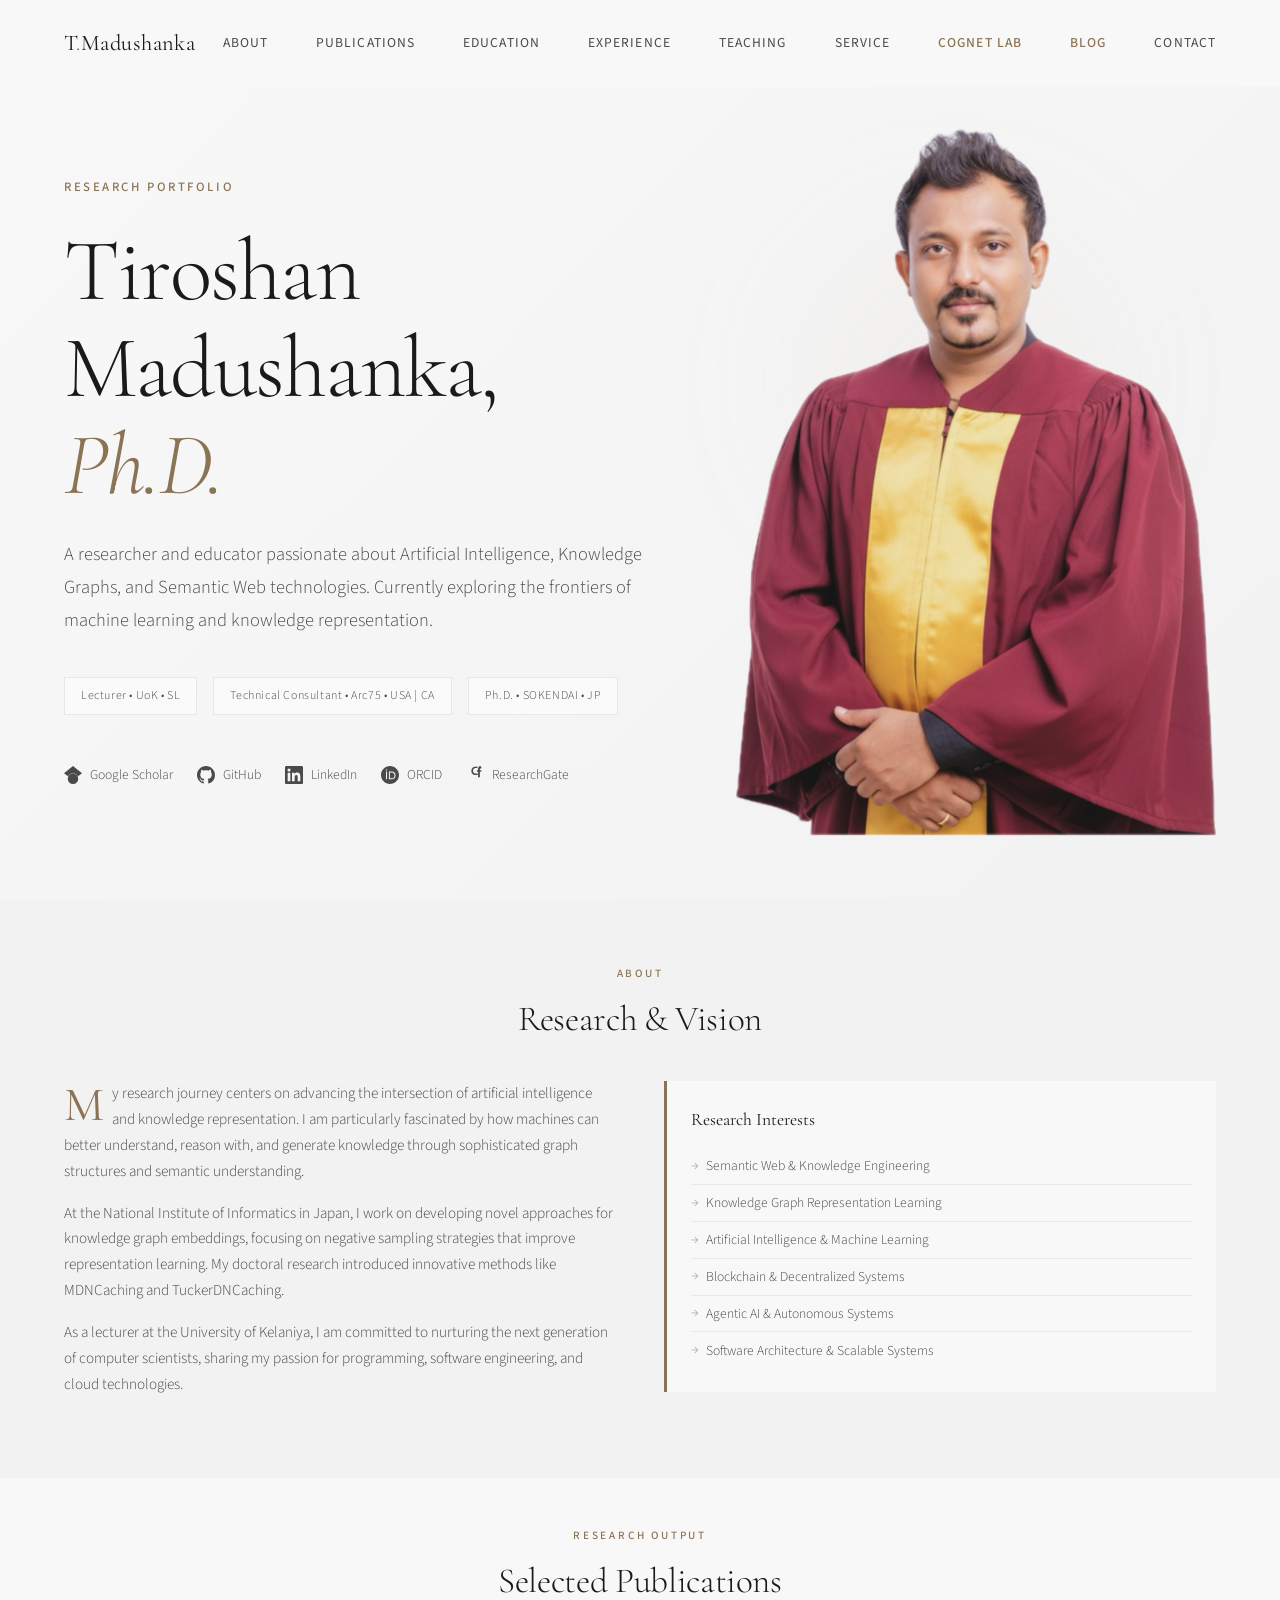
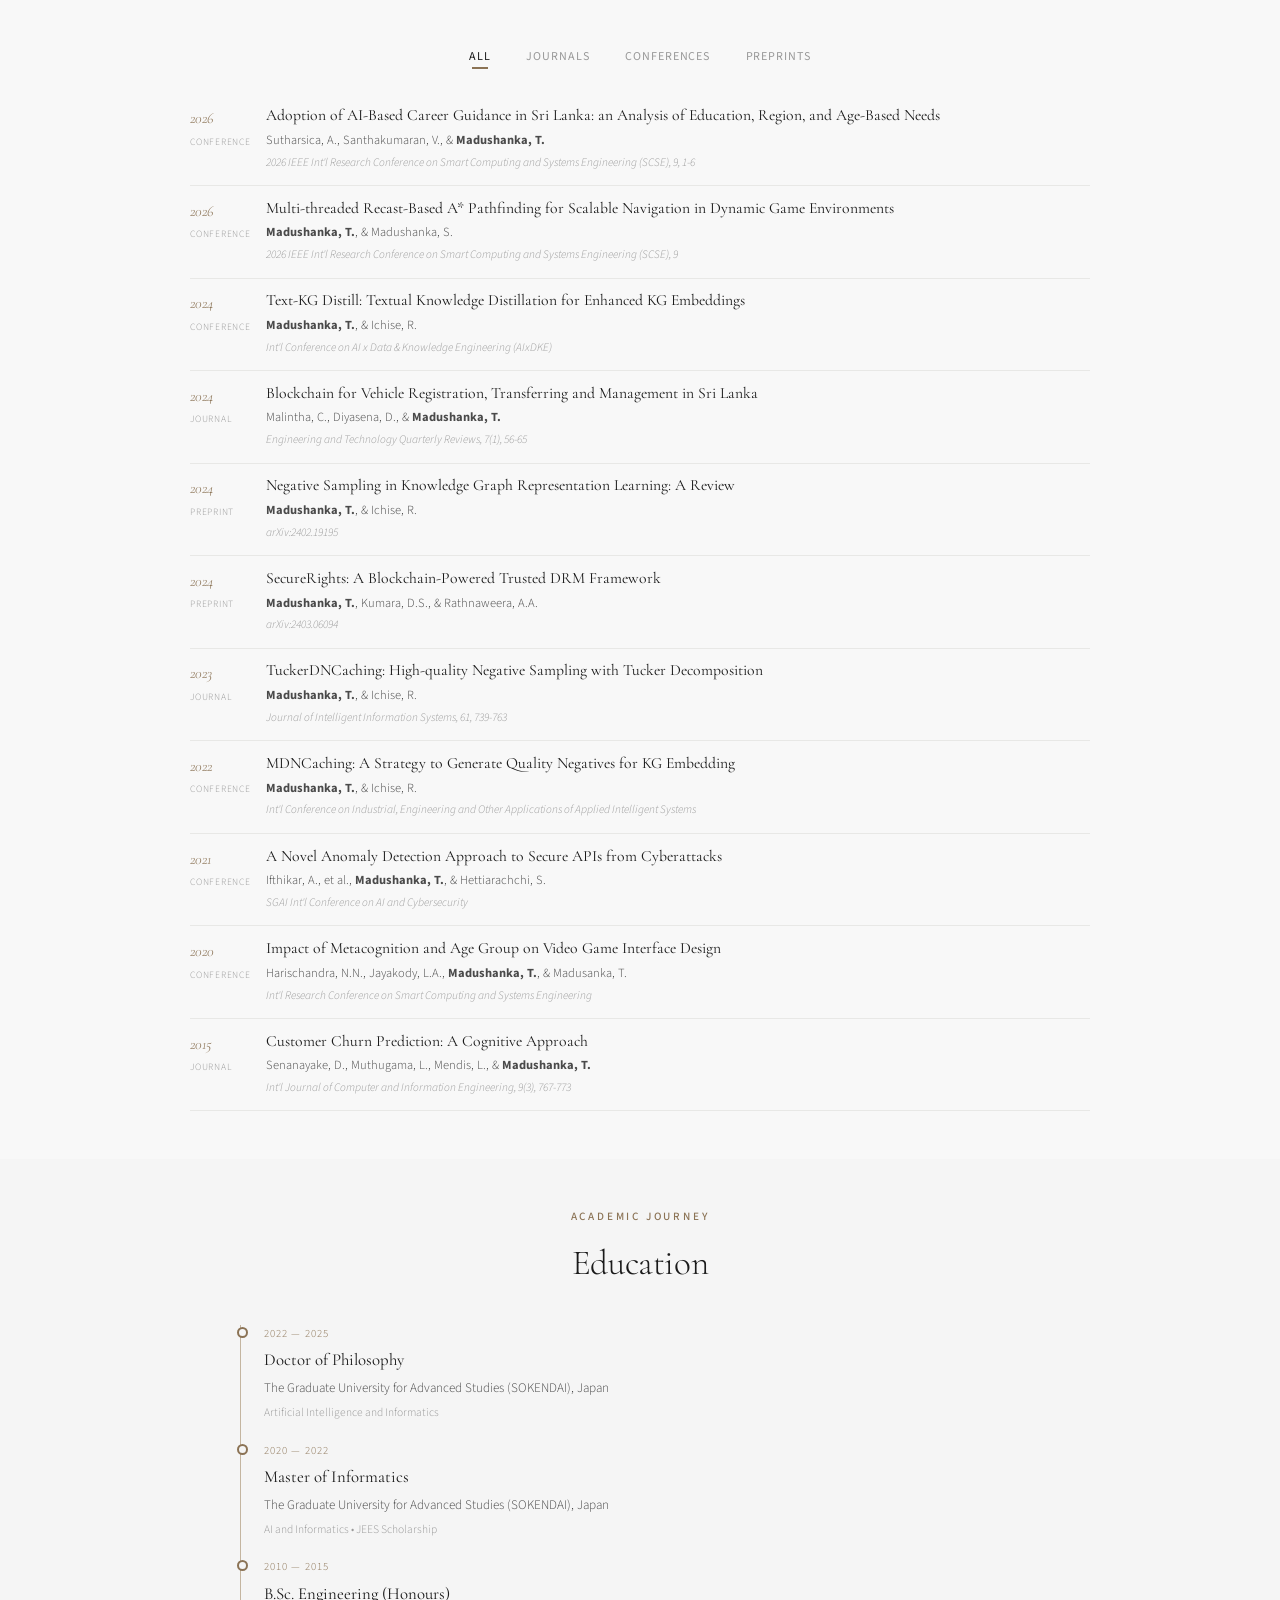
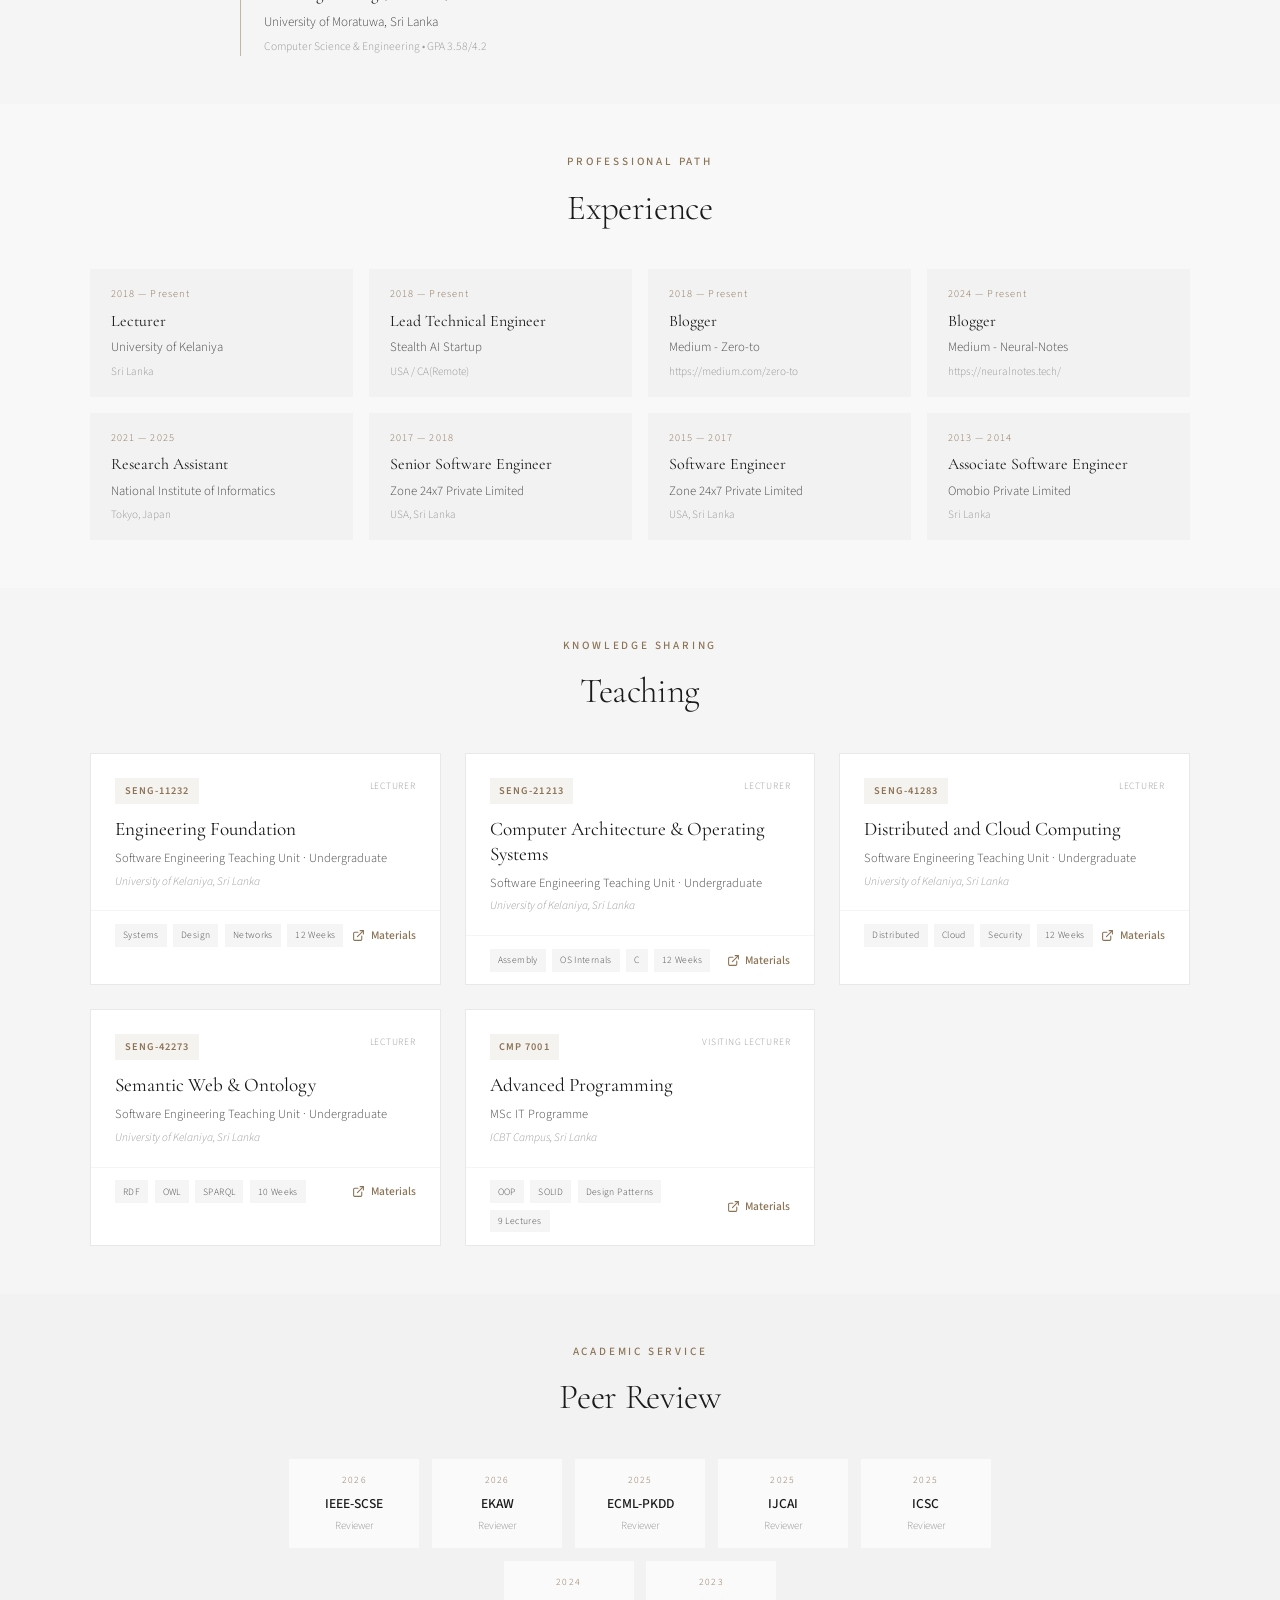
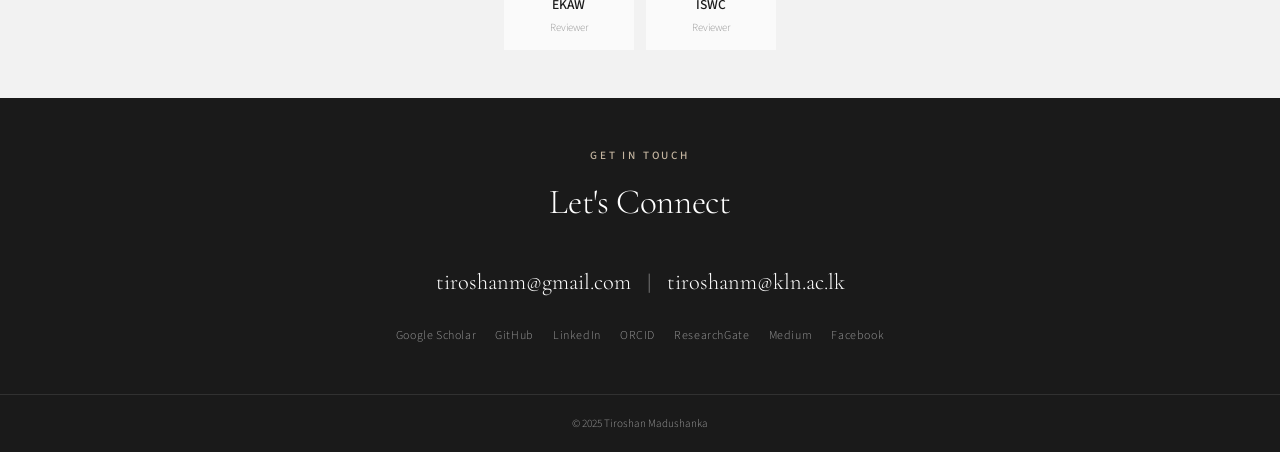
==== commit ef415a68: "Add 2026 SCSE publications and EKAW 2026 review Add the AI-based career guidance and Recast-based A*" ====
--- a/index.html
+++ b/index.html
@@ -1091,6 +1091,28 @@
         <div class="publications-list">
             <div class="pub-item fade-in" data-type="conference">
                 <div>
+                    <div class="pub-year">2026</div>
+                    <div class="pub-type">Conference</div>
+                </div>
+                <div class="pub-content">
+                    <h4><a href="#">Adoption of AI-Based Career Guidance in Sri Lanka: an Analysis of Education, Region, and Age-Based Needs</a></h4>
+                    <p class="pub-authors">Sutharsica, A., Santhakumaran, V., & <strong>Madushanka, T.</strong></p>
+                    <p class="pub-venue">2026 IEEE Int'l Research Conference on Smart Computing and Systems Engineering (SCSE), 9, 1-6</p>
+                </div>
+            </div>
+            <div class="pub-item fade-in" data-type="conference">
+                <div>
+                    <div class="pub-year">2026</div>
+                    <div class="pub-type">Conference</div>
+                </div>
+                <div class="pub-content">
+                    <h4><a href="https://arxiv.org/abs/2602.04130" target="_blank">Multi-threaded Recast-Based A* Pathfinding for Scalable Navigation in Dynamic Game Environments</a></h4>
+                    <p class="pub-authors"><strong>Madushanka, T.</strong>, & Madushanka, S.</p>
+                    <p class="pub-venue">2026 IEEE Int'l Research Conference on Smart Computing and Systems Engineering (SCSE), 9</p>
+                </div>
+            </div>
+            <div class="pub-item fade-in" data-type="conference">
+                <div>
                     <div class="pub-year">2024</div>
                     <div class="pub-type">Conference</div>
                 </div>
@@ -1423,6 +1445,11 @@
             <div class="service-item fade-in">
                 <div class="service-year">2026</div>
                 <p class="service-conf">IEEE-SCSE</p>
+                <p class="service-role">Reviewer</p>
+            </div>
+            <div class="service-item fade-in">
+                <div class="service-year">2026</div>
+                <p class="service-conf">EKAW</p>
                 <p class="service-role">Reviewer</p>
             </div>
 
